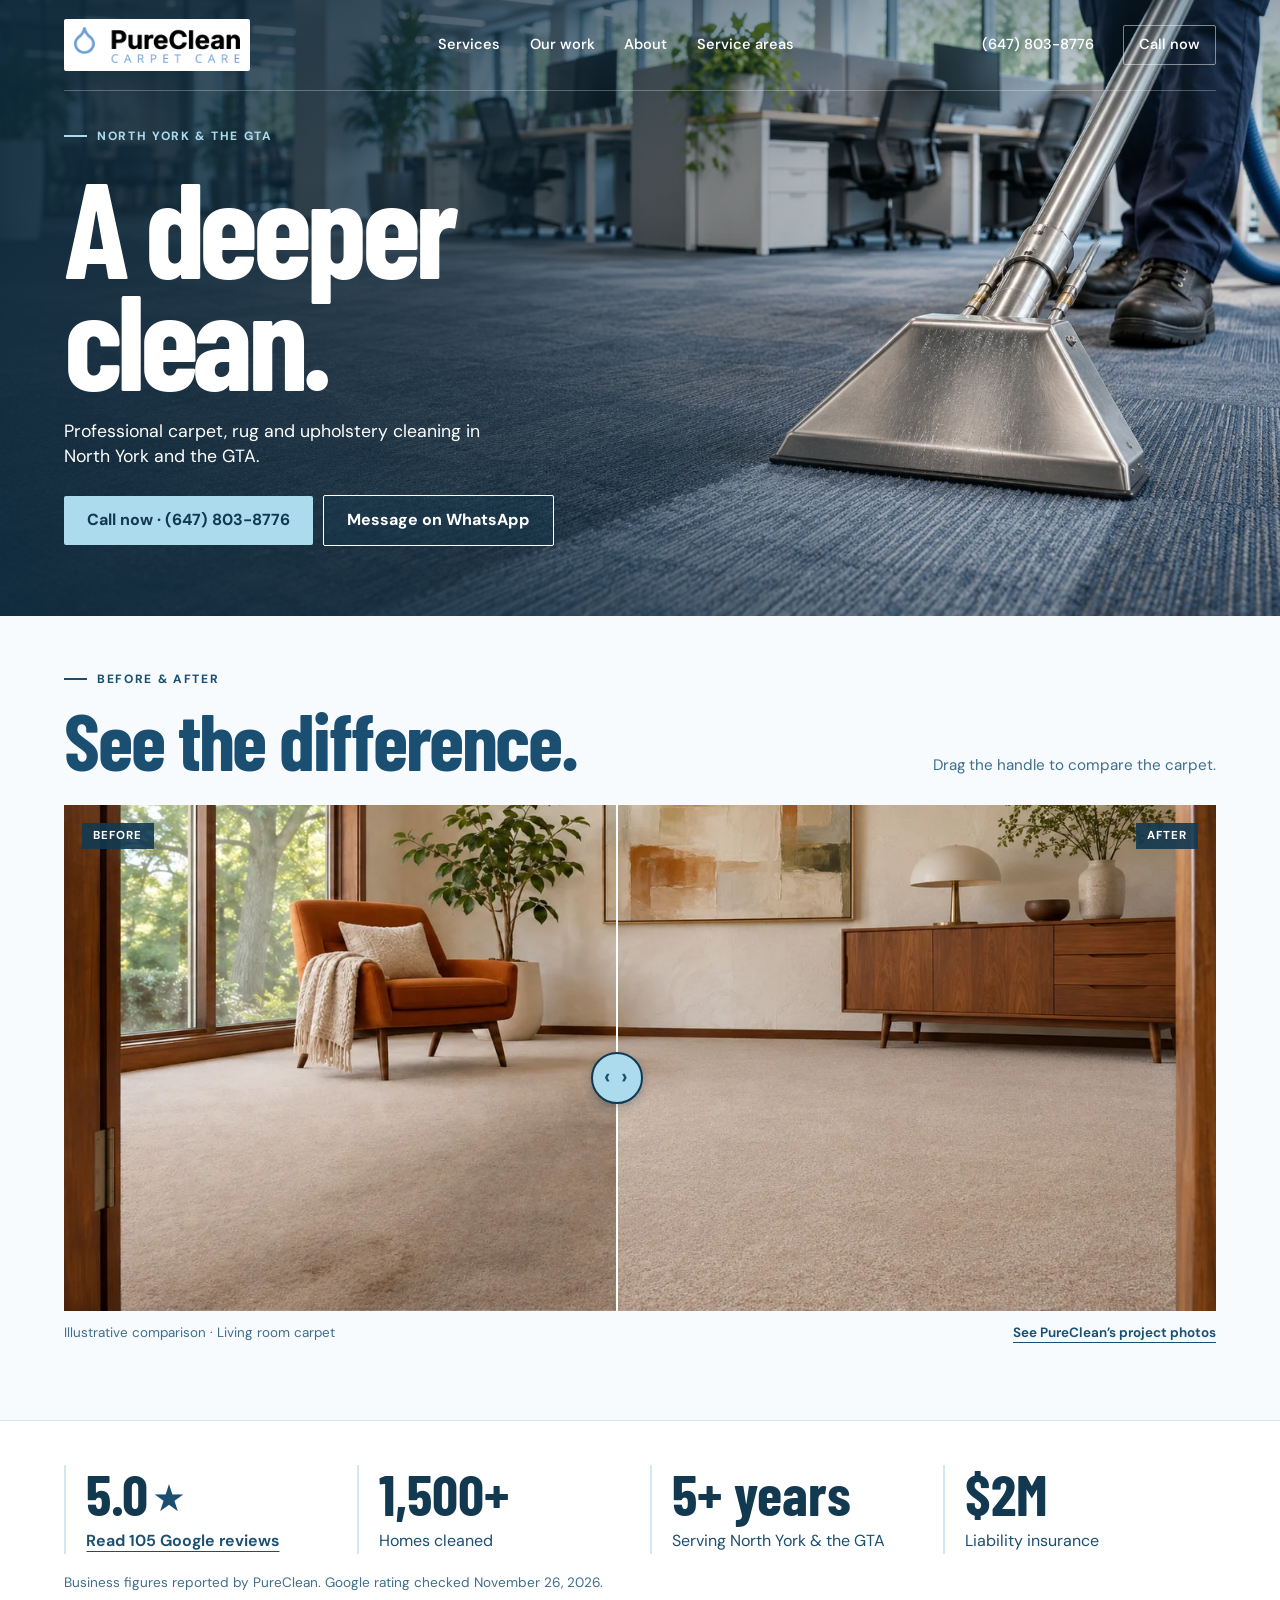
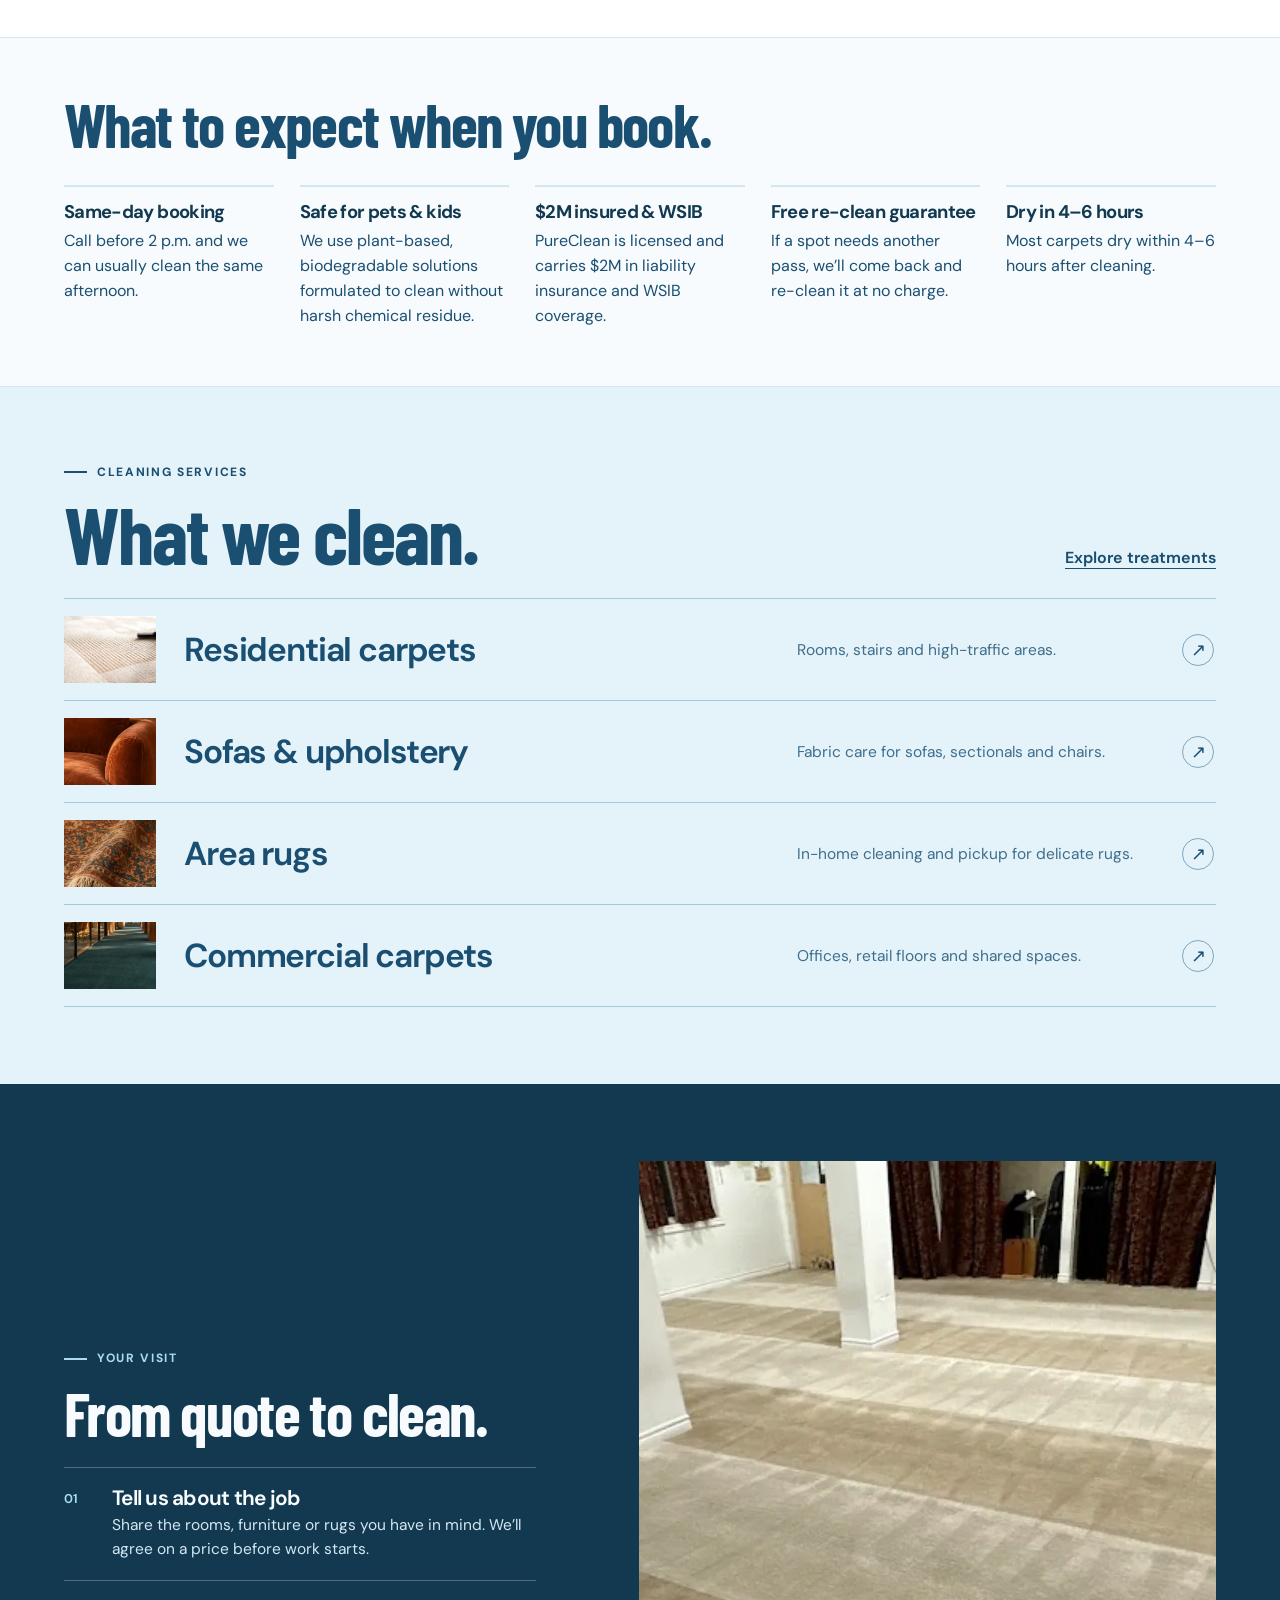
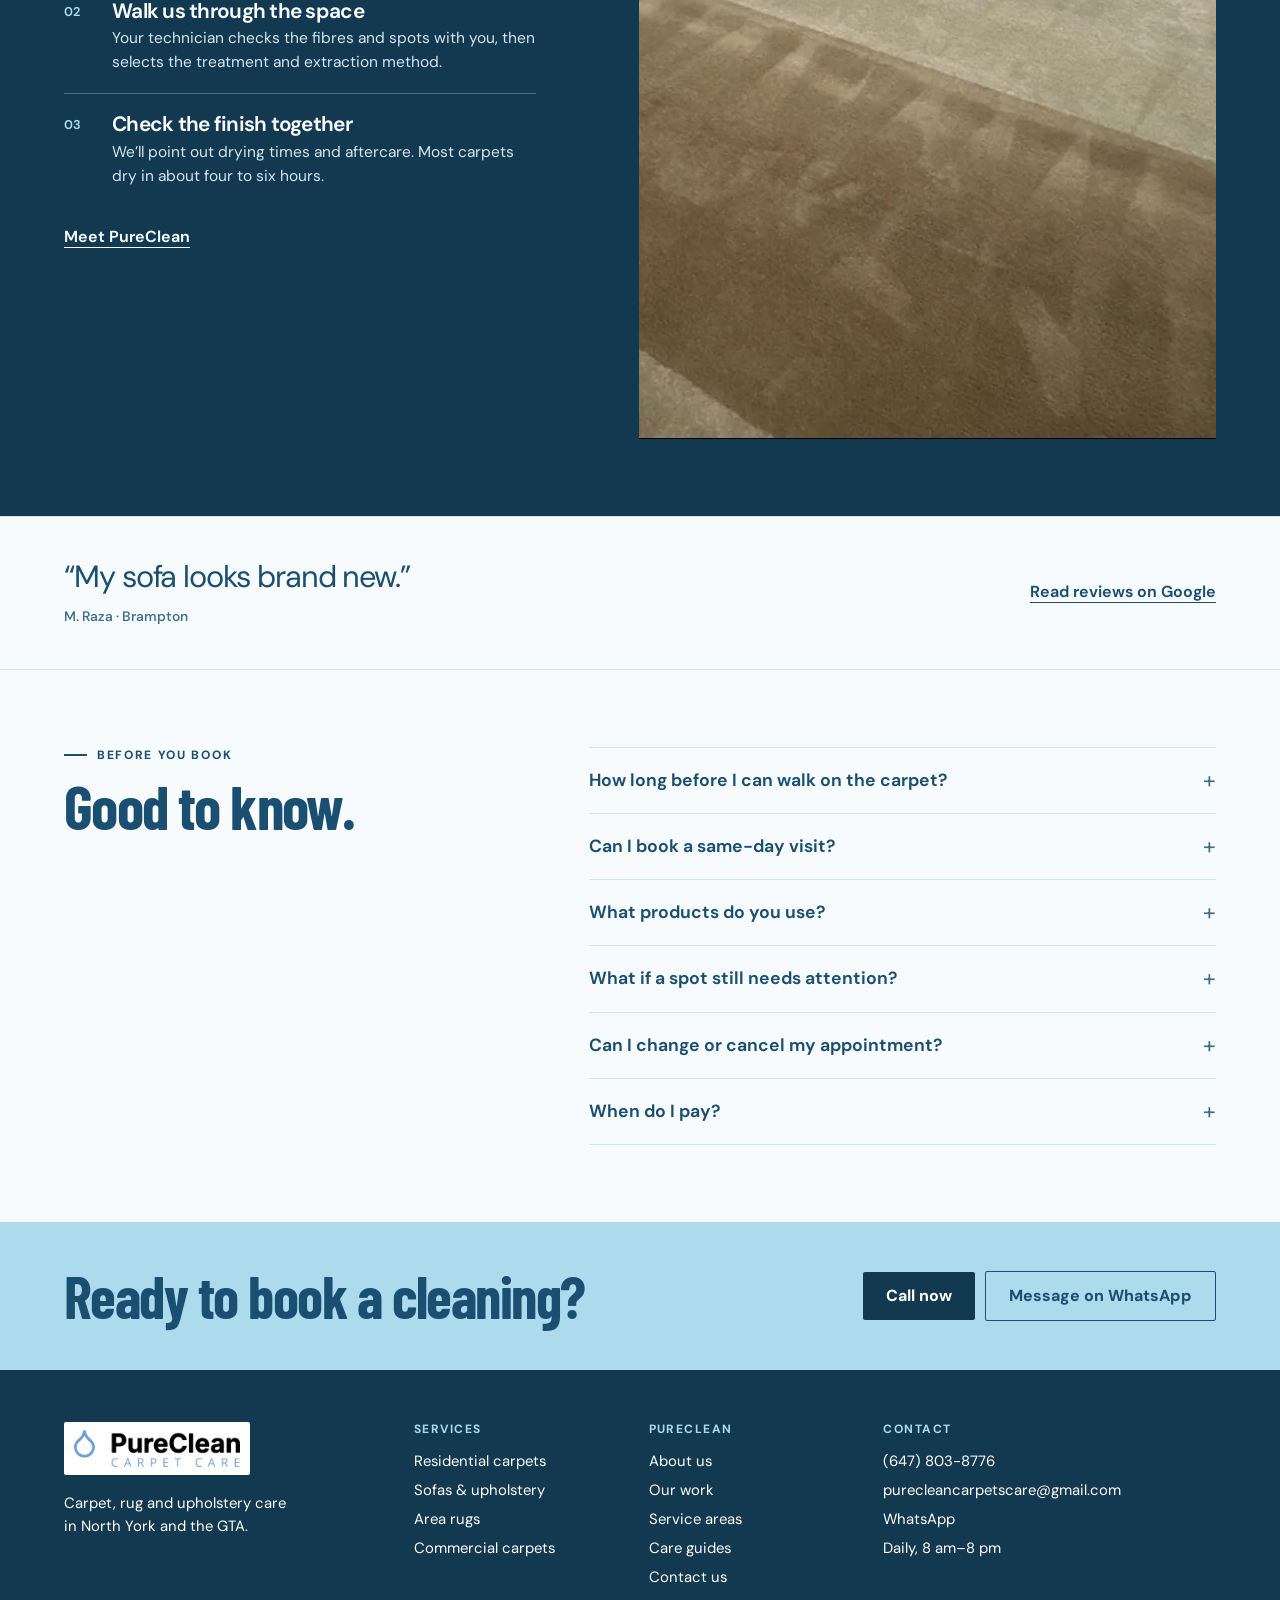
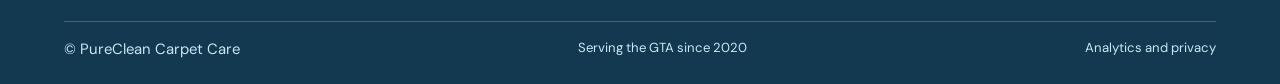
==== docs/index.html @ 776770c7 "Add PureClean website, analytics, and local SEO" ====
<!doctype html>
<html lang="en-CA">
  <head>
    <meta charset="utf-8" />
    <meta name="viewport" content="width=device-width, initial-scale=1" />
    <title>Carpet Cleaning in North York | PureClean Carpet Care</title>
    <meta name="description" content="Book residential or commercial carpet cleaning in North York. PureClean also cleans area rugs and upholstery. Call or WhatsApp for a quote." />
    <link rel="canonical" href="https://purecleancarpet.ca/" />
    <meta property="og:locale" content="en_CA" />
    <meta property="og:site_name" content="PureClean Carpet Care" />
    <meta property="og:type" content="website" />
    <meta property="og:title" content="Carpet Cleaning in North York | PureClean Carpet Care" />
    <meta property="og:description" content="Book residential or commercial carpet cleaning in North York. PureClean also cleans area rugs and upholstery. Call or WhatsApp for a quote." />
    <meta property="og:url" content="https://purecleancarpet.ca/" />
    <meta property="og:image" content="https://purecleancarpet.ca/assets/social/commercial-carpet-extraction.jpg" />
    <meta property="og:image:type" content="image/jpeg" />
    <meta property="og:image:width" content="1200" />
    <meta property="og:image:height" content="630" />
    <meta property="og:image:alt" content="Carpet extraction wand on a patterned office carpet" />
    <meta name="twitter:image:alt" content="Carpet extraction wand on a patterned office carpet" />
    <meta name="twitter:card" content="summary_large_image" />
    <link rel="icon" href="assets/pureclean-favicon.png" type="image/png" />
    <meta name="theme-color" content="#123950" />
    <link rel="preload" href="assets/barlow-condensed-700.woff2" as="font" type="font/woff2" crossorigin />
    <link rel="stylesheet" href="assets/style.css" />
    <script type="application/ld+json">
      {
        "@context": "https://schema.org",
        "@graph": [
          {
            "@type": "Organization",
            "@id": "https://purecleancarpet.ca/#business",
            "name": "PureClean Carpet Care",
            "url": "https://purecleancarpet.ca/",
            "telephone": "+16478038776",
            "email": "purecleancarpetscare@gmail.com",
            "sameAs": [
              "https://maps.google.com/?cid=16171649213282501730"
            ],
            "areaServed": [
              {
                "@type": "Place",
                "name": "North York"
              },
              {
                "@type": "Place",
                "name": "Etobicoke"
              },
              {
                "@type": "Place",
                "name": "Scarborough"
              },
              {
                "@type": "Place",
                "name": "Mississauga"
              },
              {
                "@type": "Place",
                "name": "Vaughan"
              },
              {
                "@type": "Place",
                "name": "Markham"
              },
              {
                "@type": "Place",
                "name": "Richmond Hill"
              },
              {
                "@type": "Place",
                "name": "Brampton"
              },
              {
                "@type": "Place",
                "name": "Oakville"
              },
              {
                "@type": "Place",
                "name": "Burlington"
              },
              {
                "@type": "Place",
                "name": "Ajax"
              },
              {
                "@type": "Place",
                "name": "Whitby"
              },
              {
                "@type": "Place",
                "name": "Oshawa"
              }
            ],
            "logo": {
              "@type": "ImageObject",
              "@id": "https://purecleancarpet.ca/#logo",
              "url": "https://purecleancarpet.ca/assets/pureclean-logo.png",
              "width": 1592,
              "height": 352
            },
            "contactPoint": {
              "@type": "ContactPoint",
              "contactType": "customer service",
              "telephone": "+16478038776",
              "email": "purecleancarpetscare@gmail.com"
            }
          },
          {
            "@type": "WebSite",
            "@id": "https://purecleancarpet.ca/#website",
            "url": "https://purecleancarpet.ca/",
            "name": "PureClean Carpet Care",
            "alternateName": "PureClean",
            "inLanguage": "en-CA",
            "publisher": {
              "@id": "https://purecleancarpet.ca/#business"
            }
          },
          {
            "@type": "WebPage",
            "@id": "https://purecleancarpet.ca/#page",
            "url": "https://purecleancarpet.ca/",
            "name": "Carpet Cleaning in North York | PureClean Carpet Care",
            "description": "Book residential or commercial carpet cleaning in North York. PureClean also cleans area rugs and upholstery. Call or WhatsApp for a quote.",
            "inLanguage": "en-CA",
            "publisher": {
              "@id": "https://purecleancarpet.ca/#business"
            },
            "isPartOf": {
              "@id": "https://purecleancarpet.ca/#website"
            },
            "primaryImageOfPage": {
              "@type": "ImageObject",
              "url": "https://purecleancarpet.ca/assets/social/commercial-carpet-extraction.jpg",
              "width": 1200,
              "height": 630
            }
          }
        ]
      }
    </script>
    <script defer src="assets/site.js"></script>
    <script defer src="assets/analytics.js"></script>
  </head>
  <body data-analytics-page="/">
    <a class="skip" href="#main" data-analytics="page-content-skip-to-content">Skip to content</a>
    <header class="mast overlay">
      <div class="wrap nav-row">
        <a
          class="brand"
          href="./"
          aria-label="PureClean Carpet Care home"
          data-analytics="header-pureclean-carpet-care-home"
          ><img src="assets/pureclean-logo.png" width="1592" height="352" alt="" decoding="async"
        /></a>
        <nav class="nav-links" id="main-menu" aria-label="Main navigation">
          <a href="services/" data-analytics="header-services">Services</a
          ><a href="our-work/" data-analytics="header-our-work">Our work</a
          ><a href="about-us/" data-analytics="header-about">About</a
          ><a href="service-areas/" data-analytics="header-service-areas">Service areas</a
          ><a href="contact/" class="mobile-contact" data-analytics="header-contact">Contact</a>
        </nav>
        <div class="nav-actions">
          <a class="nav-call" href="tel:+16478038776" data-analytics="header-647-803-8776">(647) 803-8776</a
          ><a class="small-quote" href="tel:+16478038776" data-analytics="header-call-now">Call now</a
          ><button
            type="button"
            class="menu-button"
            aria-controls="main-menu"
            aria-expanded="false"
            data-analytics="header-menu"
          >
            Menu <span aria-hidden="true">☰</span>
          </button>
        </div>
      </div>
    </header>
    <main id="main">
      <section class="hero" aria-labelledby="hero-heading">
        <img
          src="assets/commercial-carpet-extraction.webp"
          alt="Carpet extraction wand cleaning carpet tiles in an open-plan office"
          width="1774"
          height="887"
          class="hero-photo"
          fetchpriority="high"
          loading="eager"
          decoding="async"
        />
        <div class="wrap hero-grid">
          <p class="eyebrow">North York &amp; the GTA</p>
          <h1 id="hero-heading">
            <span>A deeper</span><span>clean.</span
            ><span class="hero-intro"
              >Professional carpet, rug and upholstery cleaning in North York and the GTA.</span
            >
          </h1>
          <div class="contact-actions">
            <a class="button" href="tel:+16478038776" data-analytics="homepage-hero-call-now-647-803-8776"
              >Call now · (647) 803-8776</a
            ><a
              class="button-link"
              href="https://wa.me/16478038776"
              data-analytics="homepage-hero-message-on-whatsapp"
              >Message on WhatsApp</a
            >
          </div>
        </div>
      </section>
      <section class="section reveal-section" id="results">
        <div class="wrap">
          <div class="section-top">
            <div>
              <p class="eyebrow">Before &amp; after</p>
              <h2 class="section-title">See the difference.</h2>
            </div>
            <p class="side-note">Drag the handle to compare the carpet.</p>
          </div>
          <figure>
            <div class="compare">
              <img
                src="assets/room-after.webp"
                alt="Cleaned carpet in an illustrative living room"
                width="1440"
                height="810"
                class="after-photo"
                loading="lazy"
                decoding="async"
              /><img
                src="assets/room-before.webp"
                alt="The same room with darker traffic marks on the carpet"
                width="1440"
                height="810"
                class="before-photo"
                loading="lazy"
                decoding="async"
              /><span class="tag">Before</span><span class="tag after">After</span
              ><span class="edge" aria-hidden="true"><span class="knob">‹ ›</span></span
              ><input
                id="result-slider"
                type="range"
                min="0"
                max="100"
                value="48"
                aria-label="Compare the carpet before and after cleaning"
                data-analytics="before-and-after-compare-the-carpet-before-and-after-cleaning"
              />
            </div>
            <figcaption class="compare-caption">
              <span>Illustrative comparison · Living room carpet</span
              ><a
                href="our-work/"
                class="text-link"
                data-analytics="before-and-after-see-pureclean-s-project-photos"
                >See PureClean’s project photos</a
              >
            </figcaption>
          </figure>
          <noscript
            ><p class="noscript">
              The image shows a fixed comparison. The project gallery is available below.
            </p></noscript
          >
        </div>
      </section>
      <section class="business-metrics" aria-label="PureClean by the numbers">
        <div class="wrap">
          <ul class="business-metrics-list">
            <li>
              <strong>5.0<span class="rating-star" aria-hidden="true"> ★</span></strong>
              <a
                class="text-link"
                href="https://maps.google.com/?cid=16171649213282501730"
                data-analytics="homepage-metrics-google-reviews"
                >Read 105 Google reviews</a
              >
            </li>
            <li><strong>1,500+</strong> <span>Homes cleaned</span></li>
            <li><strong>5+ years</strong> <span>Serving North York &amp; the GTA</span></li>
            <li><strong>$2M</strong> <span>Liability insurance</span></li>
          </ul>
          <p class="business-metrics-source">Business figures reported by PureClean. Google rating checked November 26, 2026.</p>
        </div>
      </section>
      <section class="service-benefits" aria-labelledby="service-benefits-heading">
        <div class="wrap">
          <h2 class="section-title small" id="service-benefits-heading">What to expect when you book.</h2>
          <ul class="service-benefits-list">
            <li>
              <h3>Same-day booking</h3>
              <p>Call before 2 p.m. and we can usually clean the same afternoon.</p>
            </li>
            <li>
              <h3>Safe for pets &amp; kids</h3>
              <p>We use plant-based, biodegradable solutions formulated to clean without harsh chemical residue.</p>
            </li>
            <li>
              <h3>$2M insured &amp; WSIB</h3>
              <p>PureClean is licensed and carries $2M in liability insurance and WSIB coverage.</p>
            </li>
            <li>
              <h3>Free re-clean guarantee</h3>
              <p>If a spot needs another pass, we’ll come back and re-clean it at no charge.</p>
            </li>
            <li>
              <h3>Dry in 4–6 hours</h3>
              <p>Most carpets dry within 4–6 hours after cleaning.</p>
            </li>
          </ul>
        </div>
      </section>
      <section class="section services-block" id="services">
        <div class="wrap">
          <div class="section-top">
            <div>
              <p class="eyebrow">Cleaning services</p>
              <h2 class="section-title">What we clean.</h2>
            </div>
            <a href="services/" class="text-link" data-analytics="page-content-explore-treatments"
              >Explore treatments</a
            >
          </div>
          <div class="service-list">
            <a
              class="service-row"
              href="services/carpet-cleaning/"
              data-analytics="services-list-residential-carpets-rooms-stairs-and-high-traffic-areas"
              ><img
                src="assets/field-carpet.webp"
                alt="An extraction head passing over a cream carpet"
                width="1024"
                height="573"
                class=""
                loading="lazy"
                decoding="async"
              />
              <h3>Residential carpets</h3>
              <p>Rooms, stairs and high-traffic areas.</p>
              <span class="circle-link" aria-hidden="true">↗</span></a
            ><a
              class="service-row"
              href="services/upholstery-cleaning/"
              data-analytics="services-list-sofas-upholstery-fabric-care-for-sofas-sectionals-and-chairs"
              ><img
                src="assets/upholstery.webp"
                alt="Copper-coloured upholstery with a textured weave"
                width="506"
                height="1024"
                class=""
                loading="lazy"
                decoding="async"
              />
              <h3>Sofas &amp; upholstery</h3>
              <p>Fabric care for sofas, sectionals and chairs.</p>
              <span class="circle-link" aria-hidden="true">↗</span></a
            ><a
              class="service-row"
              href="services/area-rug-cleaning/"
              data-analytics="services-list-area-rugs-in-home-cleaning-and-pickup-for-delicate-rugs"
              ><img
                src="assets/rug.webp"
                alt="Wool pile and fringe on a patterned area rug"
                width="504"
                height="1024"
                class=""
                loading="lazy"
                decoding="async"
              />
              <h3>Area rugs</h3>
              <p>In-home cleaning and pickup for delicate rugs.</p>
              <span class="circle-link" aria-hidden="true">↗</span></a
            ><a
              class="service-row"
              href="services/commercial-carpet-cleaning/"
              data-analytics="services-list-commercial-carpets-offices-retail-floors-and-shared-spaces"
              ><img
                src="assets/commercial.webp"
                alt="Teal carpet in a glass-lined office corridor"
                width="506"
                height="1024"
                class=""
                loading="lazy"
                decoding="async"
              />
              <h3>Commercial carpets</h3>
              <p>Offices, retail floors and shared spaces.</p>
              <span class="circle-link" aria-hidden="true">↗</span></a
            >
          </div>
        </div>
      </section>
      <section class="section dark" id="how-it-works">
        <div class="wrap story-grid">
          <div>
            <p class="eyebrow">Your visit</p>
            <h2 class="section-title small">From quote to clean.</h2>
            <ol class="steps">
              <li>
                <div>
                  <h3>Tell us about the job</h3>
                  <p>
                    Share the rooms, furniture or rugs you have in mind. We’ll agree on a price before work
                    starts.
                  </p>
                </div>
              </li>
              <li>
                <div>
                  <h3>Walk us through the space</h3>
                  <p>
                    Your technician checks the fibres and spots with you, then selects the treatment and
                    extraction method.
                  </p>
                </div>
              </li>
              <li>
                <div>
                  <h3>Check the finish together</h3>
                  <p>
                    We’ll point out drying times and aftercare. Most carpets dry in about four to six hours.
                  </p>
                </div>
              </li>
            </ol>
            <a href="about-us/" class="text-link" data-analytics="page-content-meet-pureclean"
              >Meet PureClean</a
            >
          </div>
          <img
            src="assets/field-hall.webp"
            alt="Fresh extraction lines across a carpeted hall photographed by PureClean"
            width="1170"
            height="878"
            class="story-image"
            loading="lazy"
            decoding="async"
          />
        </div>
      </section>
      <section class="home-review" aria-label="Customer feedback">
        <div class="wrap">
          <div>
            <blockquote>“My sofa looks brand new.”</blockquote>
            <cite>M. Raza · Brampton</cite>
          </div>
          <a
            class="text-link"
            href="https://maps.google.com/?cid=16171649213282501730"
            data-analytics="page-content-read-reviews-on-google"
            >Read reviews on Google</a
          >
        </div>
      </section>
      <section class="section wrap faq-wrap">
        <div>
          <p class="eyebrow">Before you book</p>
          <h2 class="section-title small">Good to know.</h2>
        </div>
        <div class="answers">
          <details>
            <summary data-analytics="frequently-asked-questions-how-long-before-i-can-walk-on-the-carpet">
              How long before I can walk on the carpet?
            </summary>
            <p>
              Light foot traffic is usually possible after about two hours. Allow roughly four to six hours
              for the carpet to dry. Your technician can advise on the rooms cleaned that day.
            </p>
          </details>
          <details>
            <summary data-analytics="frequently-asked-questions-can-i-book-a-same-day-visit">
              Can I book a same-day visit?
            </summary>
            <p>
              Call early to check the schedule. Calling before 2 pm gives the team a better chance of fitting
              you in that afternoon. Appointments depend on availability.
            </p>
          </details>
          <details>
            <summary data-analytics="frequently-asked-questions-what-products-do-you-use">
              What products do you use?
            </summary>
            <p>
              We select plant-based, biodegradable products for homes with children and pets. If someone has a
              product sensitivity, let us know before the visit so we can discuss the treatment.
            </p>
          </details>
          <details>
            <summary data-analytics="frequently-asked-questions-what-if-a-spot-still-needs-attention">
              What if a spot still needs attention?
            </summary>
            <p>
              Contact us if the result needs another look. We will return to re-clean the affected area at no
              charge. If you are still dissatisfied afterward, we offer a refund.
            </p>
          </details>
          <details>
            <summary data-analytics="frequently-asked-questions-can-i-change-or-cancel-my-appointment">
              Can I change or cancel my appointment?
            </summary>
            <p>
              Give us at least 24 hours’ notice to cancel or reschedule without a fee. A trip fee may apply to
              a same-day cancellation.
            </p>
          </details>
          <details>
            <summary data-analytics="frequently-asked-questions-when-do-i-pay">When do I pay?</summary>
            <p>
              Pay once the cleaning is complete. We accept cash, e-transfer, debit and major credit cards. No
              booking deposit is required.
            </p>
          </details>
        </div>
      </section>
      <section class="recontact" id="contact" aria-label="Contact PureClean">
        <div class="wrap" id="quote">
          <h2>Ready to book a cleaning?</h2>
          <div class="contact-actions">
            <a
              class="button dark-btn"
              href="tel:+16478038776"
              data-analytics="bottom-contact-section-call-now"
              >Call now</a
            ><a
              class="button-link"
              href="https://wa.me/16478038776"
              data-analytics="bottom-contact-section-message-on-whatsapp"
              >Message on WhatsApp</a
            >
          </div>
        </div>
      </section>
    </main>
    <footer class="footer">
      <div class="wrap footer-grid">
        <div>
          <a
            class="brand"
            href="./"
            aria-label="PureClean Carpet Care home"
            data-analytics="footer-pureclean-carpet-care-home"
            ><img src="assets/pureclean-logo.png" width="1592" height="352" alt="" decoding="async"
          /></a>
          <p>Carpet, rug and upholstery care<br />in North York and the GTA.</p>
        </div>
        <div>
          <h2>Services</h2>
          <ul>
            <li>
              <a href="services/carpet-cleaning/" data-analytics="footer-residential-carpets"
                >Residential carpets</a
              >
            </li>
            <li>
              <a href="services/upholstery-cleaning/" data-analytics="footer-sofas-upholstery"
                >Sofas &amp; upholstery</a
              >
            </li>
            <li><a href="services/area-rug-cleaning/" data-analytics="footer-area-rugs">Area rugs</a></li>
            <li>
              <a href="services/commercial-carpet-cleaning/" data-analytics="footer-commercial-carpets"
                >Commercial carpets</a
              >
            </li>
          </ul>
        </div>
        <div>
          <h2>PureClean</h2>
          <ul>
            <li><a href="about-us/" data-analytics="footer-about-us">About us</a></li>
            <li><a href="our-work/" data-analytics="footer-our-work">Our work</a></li>
            <li><a href="service-areas/" data-analytics="footer-service-areas">Service areas</a></li>
            <li><a href="guides/" data-analytics="footer-care-guides">Care guides</a></li>
            <li><a href="contact/" data-analytics="footer-contact-us">Contact us</a></li>
          </ul>
        </div>
        <div>
          <h2>Contact</h2>
          <ul>
            <li><a href="tel:+16478038776" data-analytics="footer-647-803-8776">(647) 803-8776</a></li>
            <li>
              <a
                href="mailto:purecleancarpetscare@gmail.com"
                data-analytics="footer-purecleancarpetscare-gmail-com"
                >purecleancarpetscare@gmail.com</a
              >
            </li>
            <li><a href="https://wa.me/16478038776" data-analytics="footer-whatsapp">WhatsApp</a></li>
            <li>Daily, 8 am–8 pm</li>
          </ul>
        </div>
      </div>
      <div class="wrap footer-base">
        <p>© PureClean Carpet Care</p>
        <span>Serving the GTA since 2020</span>
        <a href="privacy/" data-analytics="footer-analytics-and-privacy">Analytics and privacy</a>
      </div>
    </footer>
  </body>
</html>
---- docs/assets/style.css ----
@font-face {
  font-family: DM Sans;
  src: url(dm-sans.woff2) format("woff2");
  font-weight: 100 1000;
  font-style: normal;
  font-display: swap;
}
@font-face {
  font-family: Barlow Condensed;
  src: url(barlow-condensed-700.woff2) format("woff2");
  font-weight: 700;
  font-style: normal;
  font-display: swap;
}
:root {
  --dark: #123950;
  --ink: #1a4f72;
  --muted: #3f6e8c;
  --paper: #f7fbfd;
  --white: #ffffff;
  --line: #d3e7f2;
  --accent: #abdbed;
  --round: 2px;
  --width: min(1376px, 90vw);
  --display: "Barlow Condensed", "Arial Narrow", sans-serif;
  --body: "DM Sans", Arial, sans-serif;
  color-scheme: light;
}
* {
  box-sizing: border-box;
}
body {
  margin: 0;
  background: var(--paper);
  color: var(--ink);
  font: 400 1rem/1.55 var(--body);
  -webkit-font-smoothing: antialiased;
}
button,
input,
select,
textarea {
  font: inherit;
  color: inherit;
}
a {
  color: inherit;
  text-decoration: none;
}
button,
select {
  cursor: pointer;
}
img {
  display: block;
  max-width: 100%;
}
figure,
p,
h1,
h2,
h3 {
  margin: 0;
}
h1,
h2,
h3 {
  line-height: 1.02;
  text-wrap: balance;
}
h1,
h2 {
  font-family: var(--display);
  font-weight: 700;
  letter-spacing: -0.026em;
}
h3 {
  font-weight: 650;
  letter-spacing: -0.035em;
}
button {
  border: 0;
  background: none;
}
a:focus-visible,
button:focus-visible,
input:focus-visible,
select:focus-visible,
textarea:focus-visible,
summary:focus-visible {
  outline: 3px solid #2b6b94;
  outline-offset: 4px;
  box-shadow: 0 0 0 4px #ffffff;
}
::selection {
  background: var(--accent);
  color: var(--ink);
}
.wrap {
  width: var(--width);
  margin-inline: auto;
}
.skip {
  position: fixed;
  left: 1rem;
  top: -5rem;
  background: white;
  color: var(--ink);
  padding: 0.8rem;
  z-index: 20;
}
.skip:focus {
  top: 1rem;
}
.mast {
  position: relative;
  background: var(--dark);
  color: var(--white);
}
.mast.overlay {
  background: transparent;
  position: absolute;
  inset: 0 0 auto;
  z-index: 3;
}
.nav-row {
  display: flex;
  align-items: center;
  justify-content: space-between;
  min-height: 91px;
  border-bottom: 1px solid #ffffff45;
  gap: 24px;
}
.brand {
  display: inline-flex;
  align-items: center;
  flex: none;
  padding: 8px 10px;
  border-radius: var(--round);
  background: var(--white);
}
.brand img {
  width: clamp(142px, 13vw, 178px);
  height: auto;
}
.nav-links,
.nav-actions {
  display: flex;
  align-items: center;
  gap: clamp(15px, 2.3vw, 38px);
}
.nav-links a,
.nav-actions a {
  font-size: 0.91rem;
  font-weight: 550;
}
.nav-links a:hover,
.text-link:hover,
.footer a:hover {
  text-decoration: underline;
  text-underline-offset: 5px;
}
.nav-call {
  font-variant-numeric: tabular-nums;
  white-space: nowrap;
}
.nav-call .phone-symbol {
  margin-right: 7px;
}
.nav-actions .small-quote {
  border: 1px solid #ffffff7a;
  border-radius: var(--round);
  padding: 8px 15px;
}
.nav-actions .small-quote:hover {
  border-color: var(--accent);
  color: var(--accent);
}
.menu-button {
  display: none;
  color: inherit;
  border: 1px solid #ffffff80;
  border-radius: 2px;
  padding: 6px 13px;
}
.skip-mobile {
  display: inline-flex;
}
.hero {
  position: relative;
  isolation: isolate;
  background: #123950;
  color: var(--white);
  overflow: hidden;
}
.hero-photo {
  inset: 0;
  position: absolute;
  z-index: -2;
  width: 100%;
  height: 100%;
  object-fit: cover;
  object-position: 65% 55%;
}
.hero:after {
  content: "";
  position: absolute;
  z-index: -1;
  inset: 0;
  background:
    linear-gradient(90deg, rgba(14, 43, 63, 0.86), rgba(14, 43, 63, 0.5) 39%, transparent 71%),
    linear-gradient(180deg, rgba(14, 43, 63, 0.4), transparent 29%, transparent 70%, rgba(14, 43, 63, 0.23));
}
.hero-grid {
  display: flex;
  flex-direction: column;
  justify-content: center;
  align-items: flex-start;
  min-height: clamp(610px, 46vw, 790px);
  padding-top: 128px;
  padding-bottom: 70px;
}
.eyebrow {
  font-size: 0.75rem;
  font-weight: 750;
  letter-spacing: 0.14em;
  text-transform: uppercase;
  display: flex;
  align-items: center;
  gap: 10px;
  line-height: 1.4;
}
.eyebrow:before {
  content: "";
  height: 2px;
  width: 23px;
  background: currentColor;
}
.hero .eyebrow,
.dark .eyebrow {
  color: var(--accent);
}
.hero h1 {
  font-size: clamp(6.5rem, 10.6vw, 10.9rem);
  line-height: 0.83;
  letter-spacing: -0.041em;
  margin: 24px 0 25px;
}
.hero h1 span {
  display: block;
}
.hero-intro {
  font-size: clamp(1.08rem, 1.38vw, 1.4rem);
  max-width: 440px;
  line-height: 1.44;
}
.button,
.button-link {
  display: inline-flex;
  align-items: center;
  justify-content: center;
  gap: 12px;
  border: 0;
  border-radius: var(--round);
  padding: 14px 23px;
  font-size: 1rem;
  font-weight: 750;
  line-height: 1.3;
  min-height: 48px;
  cursor: pointer;
}
.button {
  background: var(--accent);
  color: #123950;
}
.button:hover {
  background: #c9e7f4;
}
.button.dark-btn {
  color: var(--white);
  background: var(--dark);
}
.button.dark-btn:hover {
  background: #22608a;
}
.button-link {
  border: 1px solid currentColor;
  background: transparent;
}
.hero .button {
  margin-top: 26px;
}
.text-link {
  font-weight: 650;
  text-decoration: underline;
  text-underline-offset: 5px;
  text-decoration-thickness: 1px;
}
.quiet {
  color: var(--muted);
}
.section {
  padding-block: clamp(48px, 6vw, 96px);
}
.section-title {
  font-size: clamp(3.2rem, 6.3vw, 6.3rem);
  line-height: 0.94;
}
.section-title.small {
  font-size: clamp(3rem, 4.8vw, 4.7rem);
}
.section-top {
  display: flex;
  align-items: end;
  justify-content: space-between;
  gap: 26px;
  margin-bottom: 28px;
}
.section-top .eyebrow {
  margin-bottom: 14px;
}
.section-top .side-note {
  font-size: 0.95rem;
  color: var(--muted);
  max-width: 26rem;
}
.section-top .text-link {
  white-space: nowrap;
}
.reveal-section {
  background: var(--paper);
  padding-top: clamp(35px, 4.3vw, 68px);
}
.compare {
  position: relative;
  isolation: isolate;
  aspect-ratio: 2.28;
  background: #d3e7f2;
  overflow: hidden;
  --split: 48%;
}
.compare img {
  position: absolute;
  inset: 0;
  width: 100%;
  height: 100%;
  object-fit: cover;
  object-position: 50% 58%;
  pointer-events: none;
}
.compare .before-photo {
  clip-path: inset(0 calc(100% - var(--split)) 0 0);
}
.compare .edge {
  position: absolute;
  z-index: 2;
  left: var(--split);
  top: 0;
  height: 100%;
  width: 2px;
  transform: translateX(-50%);
  background: white;
  pointer-events: none;
}
.compare .knob {
  display: grid;
  place-items: center;
  position: absolute;
  top: 54%;
  left: 50%;
  width: 52px;
  height: 52px;
  transform: translate(-50%, -50%);
  background: var(--accent);
  border: 2px solid var(--dark);
  border-radius: 50%;
  box-shadow: 0 3px 10px #12395045;
  color: var(--ink);
  font-size: 1.35rem;
  font-weight: 650;
  line-height: 1;
  letter-spacing: 0.1em;
}
.compare .tag {
  position: absolute;
  z-index: 2;
  top: 18px;
  left: 18px;
  background: #123950e6;
  color: white;
  padding: 4px 11px;
  text-transform: uppercase;
  letter-spacing: 0.095em;
  font-size: 0.72rem;
  font-weight: 700;
  pointer-events: none;
}
.compare .tag.after {
  left: auto;
  right: 18px;
}
.compare input {
  position: absolute;
  z-index: 4;
  inset: 0;
  height: 100%;
  width: 100%;
  opacity: 0;
  cursor: ew-resize;
  margin: 0;
  touch-action: pan-y;
}
.compare:focus-within {
  outline: 3px solid #2b6b94;
  outline-offset: 4px;
  box-shadow: 0 0 0 4px #ffffff;
}
.compare:focus-within .knob {
  outline: 3px solid white;
  outline-offset: 2px;
}
.compare-caption {
  display: flex;
  justify-content: space-between;
  align-items: baseline;
  gap: 16px;
  margin-top: 12px;
  font-size: 0.84rem;
  color: var(--muted);
}
.compare-caption a {
  color: var(--ink);
}
.noscript {
  font-size: 0.88rem;
}
.services-block {
  background: #e4f3fa;
}
.service-list {
  border-top: 1px solid #a8c8db;
}
.service-row {
  display: grid;
  grid-template-columns: 92px 1fr minmax(14rem, 31%) 34px;
  align-items: center;
  gap: 28px;
  border-bottom: 1px solid #a8c8db;
  padding: 17px 0;
  transition: background 0.2s;
}
.service-row:hover {
  background: #d3e7f2;
}
.service-row img {
  width: 92px;
  height: 67px;
  object-fit: cover;
}
.service-row h3 {
  font-size: clamp(1.6rem, 2.6vw, 2.8rem);
  font-weight: 650;
}
.service-row p {
  color: var(--muted);
  font-size: 0.97rem;
}
.circle-link {
  border: 1px solid #7fa6be;
  width: 32px;
  height: 32px;
  border-radius: 50%;
  display: grid;
  place-items: center;
  font-size: 1.15rem;
}
.service-row:hover .circle-link {
  background: var(--ink);
  color: white;
}
.dark {
  background: var(--dark);
  color: var(--paper);
}
.story-grid {
  display: grid;
  grid-template-columns: 0.9fr 1.1fr;
  gap: clamp(38px, 8vw, 132px);
  align-items: center;
}
.story-grid .eyebrow {
  margin-bottom: 17px;
}
.story-grid .section-title {
  margin-bottom: 25px;
}
.steps {
  list-style: none;
  margin: 0;
  padding: 0;
  counter-reset: visit;
}
.steps li {
  counter-increment: visit;
  display: grid;
  grid-template-columns: 34px 1fr;
  gap: 14px;
  padding: 19px 0;
  border-top: 1px solid #ffffff44;
}
.steps li:before {
  content: counter(visit, decimal-leading-zero);
  color: var(--accent);
  font-size: 0.8rem;
  font-weight: 650;
  margin-top: 2px;
}
.steps h3 {
  font-size: 1.3rem;
  margin-bottom: 5px;
}
.steps p {
  color: #d3e7f2;
  font-size: 0.97rem;
}
.story-image {
  width: 100%;
  aspect-ratio: 1.22;
  object-fit: cover;
}
.story-grid .text-link {
  display: inline-block;
  margin-top: 18px;
}
.faq-wrap,
.split-info {
  display: grid;
  grid-template-columns: 0.82fr 1.18fr;
  gap: clamp(40px, 7vw, 115px);
}
.faq-wrap .eyebrow,
.split-info .eyebrow {
  margin-bottom: 14px;
}
.answers {
  border-top: 1px solid var(--line);
}
details {
  border-bottom: 1px solid var(--line);
  padding: 0;
}
summary {
  font-weight: 650;
  font-size: 1.1rem;
  list-style: none;
  padding: 19px 32px 19px 0;
  cursor: pointer;
  position: relative;
}
summary::-webkit-details-marker {
  display: none;
}
summary:after {
  content: "+";
  position: absolute;
  right: 0;
  top: 16px;
  font-size: 1.45rem;
  line-height: 1.4;
  color: var(--muted);
  font-weight: 400;
}
details[open] summary:after {
  content: "−";
}
details p {
  padding: 0 27px 18px 0;
  color: var(--muted);
  font-size: 1rem;
  max-width: 66ch;
}
.recontact {
  background: var(--accent);
  padding: 44px 0;
}
.recontact .wrap {
  display: flex;
  align-items: center;
  justify-content: space-between;
  gap: 22px;
}
.recontact h2 {
  font-size: clamp(2.6rem, 4.6vw, 4.6rem);
}
.footer {
  background: #123950;
  color: #ffffff;
  padding: 52px 0 23px;
}
.footer-grid {
  display: grid;
  grid-template-columns: 1.25fr 0.8fr 0.8fr 1.3fr;
  gap: 30px;
}
.footer h2 {
  font: 700 0.75rem/1.25 var(--body);
  text-transform: uppercase;
  letter-spacing: 0.12em;
  color: #abdbed;
  margin-bottom: 13px;
}
.footer p,
.footer li {
  font-size: 0.93rem;
}
.footer ul {
  list-style: none;
  padding: 0;
  margin: 0;
}
.footer li + li {
  margin-top: 6px;
}
.footer .brand {
  margin-bottom: 17px;
}
.footer a {
  overflow-wrap: anywhere;
}
.footer-base {
  display: flex;
  gap: 20px;
  justify-content: space-between;
  border-top: 1px solid #ffffff35;
  padding-top: 16px;
  margin-top: 32px;
  color: #c9e7f4;
  font-size: 0.82rem;
}
.inner-top {
  padding: 32px 0 54px;
}
.crumb {
  font-size: 0.84rem;
  color: var(--muted);
  display: flex;
  gap: 0.55em;
  flex-wrap: wrap;
  align-items: center;
}
.crumb a {
  text-decoration: underline;
  text-underline-offset: 3px;
}
.interior-lead {
  display: grid;
  grid-template-columns: 1.12fr 0.88fr;
  align-items: center;
  gap: clamp(28px, 7vw, 96px);
  margin-top: 32px;
}
.interior-lead h1,
.page-title {
  font-size: clamp(3.65rem, 6.4vw, 7.1rem);
  line-height: 0.94;
  margin: 14px 0 18px;
}
.intro-copy {
  font-size: clamp(1.05rem, 1.4vw, 1.35rem);
  color: var(--muted);
  line-height: 1.5;
  max-width: 43rem;
}
.interior-lead img {
  width: 100%;
  height: clamp(240px, 24vw, 400px);
  object-fit: cover;
}
.interior-lead .button {
  margin-top: 24px;
}
.interior-body {
  padding: 0 0 60px;
}
.reading-grid {
  display: grid;
  grid-template-columns: minmax(210px, 1fr) minmax(300px, 2.15fr);
  gap: clamp(36px, 7vw, 110px);
  align-items: start;
  border-top: 1px solid var(--line);
  padding-top: 32px;
}
.contents {
  position: sticky;
  top: 20px;
}
.contents .eyebrow {
  margin-bottom: 17px;
}
.contents ul {
  list-style: none;
  margin: 0;
  padding: 0;
}
.contents li {
  border-top: 1px solid var(--line);
}
.contents a {
  display: block;
  padding: 11px 0;
  font-weight: 550;
}
.contents a:hover {
  text-decoration: underline;
}
.article-section {
  scroll-margin-top: 20px;
  margin-bottom: 32px;
}
.article-section h2,
.location-box h2,
.contact-details h2,
.gallery-head {
  font-size: clamp(2.05rem, 3.2vw, 3.25rem);
  margin-bottom: 13px;
}
.article-section p {
  color: #28536e;
  max-width: 75ch;
}
.article-section p + p {
  margin-top: 12px;
}
.article-section ul {
  padding-left: 1.3rem;
}
.contact-card {
  background: white;
  border: 1px solid var(--line);
  padding: clamp(22px, 3.2vw, 46px);
}
.contact-grid {
  display: grid;
  grid-template-columns: 0.83fr 1.17fr;
  gap: clamp(35px, 7vw, 105px);
  align-items: start;
  padding-bottom: 62px;
}
.contact-details > p {
  margin-bottom: 18px;
  color: var(--muted);
}
.contact-details ul {
  list-style: none;
  padding: 0;
}
.contact-details li {
  border-top: 1px solid var(--line);
  padding: 12px 0;
  display: grid;
  gap: 3px;
}
.contact-details strong {
  font-size: 0.79rem;
  letter-spacing: 0.06em;
  text-transform: uppercase;
  color: var(--muted);
}
.contact-details li a {
  font-weight: 600;
  overflow-wrap: anywhere;
}
.contact-card h2 {
  font-size: 2.6rem;
  margin-bottom: 6px;
}
.contact-card > p {
  color: var(--muted);
  font-size: 0.96rem;
}
.form-grid {
  display: grid;
  grid-template-columns: 1fr 1fr;
  gap: 15px;
  margin-top: 23px;
}
.form-grid label {
  display: grid;
  gap: 6px;
  font-size: 0.93rem;
  font-weight: 650;
}
.form-grid label.full,
.form-submit {
  grid-column: 1/-1;
}
.form-grid input,
.form-grid select,
.form-grid textarea {
  border: 1px solid #7fa6be;
  background: #ffffff;
  min-height: 45px;
  padding: 9px 11px;
  border-radius: 2px;
  width: 100%;
  font-weight: 400;
  font-size: 1rem;
}
.form-grid textarea {
  min-height: 90px;
  resize: vertical;
}
.form-grid select {
  appearance: none;
  background: #ffffff
    url("data:image/svg+xml,%3Csvg xmlns='http://www.w3.org/2000/svg' width='12' height='8'%3E%3Cpath d='m1 1 5 5 5-5' fill='none' stroke='%231a4f72' stroke-width='1.6'/%3E%3C/svg%3E")
    right 12px center/12px no-repeat;
  padding-right: 33px;
}
.form-submit small {
  display: block;
  margin-top: 8px;
  color: var(--muted);
  font-size: 0.82rem;
}
.work-grid {
  display: grid;
  grid-template-columns: 1.1fr 0.9fr;
  gap: 24px;
  margin: 25px 0 55px;
}
.work-grid figure:first-child {
  grid-row: span 2;
}
.work-grid figure img {
  width: 100%;
  height: clamp(190px, 22vw, 340px);
  object-fit: cover;
}
.work-grid figure:first-child img {
  height: calc(100% - 34px);
  min-height: 350px;
}
.work-grid figcaption,
.videos figcaption {
  padding-top: 6px;
  font-weight: 550;
}
.videos {
  display: grid;
  grid-template-columns: 1fr 1fr;
  gap: 23px;
}
.videos video {
  background: #123950;
  display: block;
  width: 100%;
  aspect-ratio: 16/10;
}
.location-box {
  padding: clamp(25px, 4vw, 60px);
  background: #e4f3fa;
}
.location-tags {
  display: flex;
  flex-wrap: wrap;
  gap: 9px;
  margin: 18px 0;
}
.location-tags span {
  border: 1px solid #a8c8db;
  padding: 6px 13px;
  font-size: 0.94rem;
}
.business-metrics {
  padding-block: clamp(25px, 4vw, 44px);
  background: var(--white);
  border-block: 1px solid var(--line);
}
.business-metrics-list {
  display: grid;
  grid-template-columns: repeat(4, minmax(0, 1fr));
  gap: 1.25rem;
  margin: 0;
  padding: 0;
  list-style: none;
}
.business-metrics-list li {
  display: grid;
  align-content: start;
  justify-items: start;
  gap: 0.4rem;
  padding-inline-start: clamp(10px, 1.6vw, 22px);
  border-inline-start: 2px solid var(--line);
}
.business-metrics-list strong {
  color: var(--dark);
  font: 700 clamp(2.1rem, 4.5vw, 3.7rem)/1 var(--display);
}
.business-metrics-list .text-link {
  letter-spacing: normal;
  text-transform: none;
}
.rating-star {
  color: var(--ink);
  font-size: 0.55em;
  vertical-align: 0.2em;
}
.business-metrics-source {
  margin: 1.1rem 0 0;
  font-size: 0.85rem;
  color: var(--muted);
}
.service-benefits {
  padding-block: clamp(2rem, 4.5vw, 4rem);
  border-bottom: 1px solid var(--line);
}
.service-benefits-list {
  display: grid;
  grid-template-columns: repeat(5, minmax(0, 1fr));
  gap: clamp(1.15rem, 2vw, 2rem);
  list-style: none;
  margin: clamp(1.25rem, 3vw, 2rem) 0 0;
  padding: 0;
}
.service-benefits-list li {
  border-top: 2px solid var(--line);
  padding-top: 0.85rem;
}
.service-benefits-list h3 {
  margin: 0 0 0.35rem;
  color: var(--dark);
  font: 700 1.15rem/1.25 var(--body);
}
.service-benefits-list p {
  margin: 0;
}
@media (max-width: 1100px) {
  .service-benefits-list {
    grid-template-columns: repeat(3, minmax(0, 1fr));
  }
}
@media (max-width: 720px) {
  .business-metrics-list,
  .service-benefits-list {
    grid-template-columns: repeat(2, minmax(0, 1fr));
  }
}
@media (max-width: 430px) {
  .service-benefits-list {
    grid-template-columns: 1fr;
  }
}
.home-review {
  padding-block: 42px;
  border-top: 1px solid var(--line);
  border-bottom: 1px solid var(--line);
}
.home-review .wrap {
  display: flex;
  align-items: center;
  justify-content: space-between;
  gap: 25px;
}
.home-review blockquote {
  margin: 0;
  font-size: clamp(1.25rem, 2.4vw, 2.25rem);
  letter-spacing: -0.035em;
  max-width: 36ch;
  line-height: 1.2;
}
.home-review cite {
  display: block;
  font-size: 0.86rem;
  font-weight: 550;
  font-style: normal;
  margin-top: 10px;
  color: var(--muted);
}
.review-card {
  padding: 18px 0;
  border-top: 1px solid var(--line);
}
.review-card blockquote {
  margin: 0 0 7px;
  font-size: 1.14rem;
}
.review-card cite {
  font-style: normal;
  font-size: 0.88rem;
  color: var(--muted);
}
.reviews-list {
  margin-bottom: 24px;
}
.back-link {
  display: inline-block;
  margin-top: 18px;
}
.article-section a:not(.button),
.inner-top a:not(.button):hover {
  text-decoration: underline;
  text-underline-offset: 4px;
}
.guide-link {
  display: block;
  border-block: 1px solid var(--line);
  padding: 26px 0;
}
.guide-link h2 {
  font-size: 2.6rem;
  margin-bottom: 9px;
}
.guide-link:hover h2 {
  text-decoration: underline;
}
.guide-link p {
  color: var(--muted);
}
.sr-only {
  clip-path: inset(50%);
  height: 1px;
  width: 1px;
  position: absolute;
  overflow: hidden;
  white-space: nowrap;
}
@media (min-width: 1650px) {
  :root {
    --width: min(1510px, 88vw);
  }
}
@media (max-width: 920px) {
  .nav-call {
    display: none;
  }
  .nav-row {
    min-height: 77px;
  }
  .hero-grid {
    min-height: 590px;
  }
  .footer-grid {
    grid-template-columns: 1fr 1fr;
  }
  .service-row {
    gap: 18px;
    grid-template-columns: 75px 1fr minmax(12rem, 30%) 32px;
  }
  .service-row img {
    width: 75px;
    height: 60px;
  }
  .story-grid {
    gap: 28px;
  }
  .reading-grid {
    grid-template-columns: 1fr 2fr;
    gap: 28px;
  }
  .faq-wrap {
    grid-template-columns: 0.7fr 1fr;
    gap: 28px;
  }
}
@media (max-width: 680px) {
  :root {
    --width: 89.5vw;
  }
  .nav-row {
    min-height: 69px;
  }
  .menu-button {
    display: inline-flex;
    align-items: center;
    gap: 8px;
  }
  .nav-actions .small-quote {
    display: none;
  }
  .nav-links {
    display: none;
  }
  .mast.menu-open .nav-links {
    display: flex;
    align-items: stretch;
    position: absolute;
    top: 100%;
    left: 0;
    right: 0;
    flex-direction: column;
    gap: 0;
    background: #123950;
    padding: 5px 5.25vw 14px;
    box-shadow: 0 13px 22px #0004;
  }
  .mast.menu-open .nav-links a {
    border-top: 1px solid #fff3;
    padding: 13px 0;
  }
  .hero-grid {
    min-height: 640px;
    justify-content: flex-start;
    padding-top: 123px;
    padding-bottom: 155px;
  }
  .hero-photo {
    object-position: 61% center;
  }
  .hero:after {
    background:
      linear-gradient(90deg, rgba(14, 43, 63, 0.74), rgba(14, 43, 63, 0.43) 45%, transparent),
      linear-gradient(180deg, #123950a8, transparent 75%);
  }
  .hero h1 {
    font-size: clamp(6rem, 20vw, 8.4rem);
    margin: 20px 0;
  }
  .hero-intro {
    max-width: 285px;
    font-size: 1.08rem;
  }
  .hero .button {
    margin-top: 20px;
  }
  .section {
    padding-block: 47px;
  }
  .section-top {
    align-items: start;
    flex-wrap: wrap;
    gap: 12px;
    margin-bottom: 19px;
  }
  .section-top .side-note {
    font-size: 0.89rem;
  }
  .reveal-section {
    padding-top: 33px;
  }
  .compare {
    aspect-ratio: 1.18;
  }
  .compare .tag {
    top: 10px;
    left: 10px;
  }
  .compare .tag.after {
    right: 10px;
  }
  .compare .knob {
    width: 45px;
    height: 45px;
  }
  .compare-caption {
    align-items: start;
    flex-direction: column;
    gap: 6px;
  }
  .service-row {
    grid-template-columns: 63px minmax(0, 1fr) 28px;
    gap: 13px;
    padding: 14px 0;
  }
  .service-row img {
    width: 63px;
    height: 62px;
  }
  .service-row p {
    display: none;
  }
  .service-row h3 {
    font-size: 1.55rem;
  }
  .circle-link {
    width: 28px;
    height: 28px;
  }
  .story-grid,
  .faq-wrap,
  .split-info,
  .reading-grid,
  .interior-lead,
  .contact-grid {
    grid-template-columns: 1fr;
    gap: 24px;
  }
  .story-image {
    aspect-ratio: 1.63;
  }
  .section-title {
    font-size: clamp(3.2rem, 12.3vw, 4.6rem);
  }
  .recontact .wrap {
    align-items: flex-start;
    flex-direction: column;
  }
  .recontact {
    padding: 36px 0;
  }
  .footer-grid {
    gap: 29px 16px;
  }
  .footer-grid > div:first-child,
  .footer-grid > div:last-child {
    grid-column: 1/-1;
  }
  .footer-base {
    display: block;
  }
  .footer-base span {
    display: block;
    margin-top: 5px;
  }
  .inner-top {
    padding: 24px 0 32px;
  }
  .interior-lead {
    margin-top: 21px;
  }
  .interior-lead img {
    height: auto;
    aspect-ratio: 1.75;
  }
  .interior-lead h1,
  .page-title {
    font-size: clamp(3.65rem, 13vw, 5.4rem);
  }
  .contents {
    position: static;
  }
  .reading-grid {
    padding-top: 24px;
  }
  .contact-grid {
    padding-bottom: 40px;
  }
  .form-grid {
    grid-template-columns: 1fr;
  }
  .form-grid label {
    grid-column: 1/-1;
  }
  .work-grid,
  .videos {
    grid-template-columns: 1fr;
    gap: 18px;
  }
  .work-grid figure:first-child {
    grid-row: auto;
  }
  .work-grid figure img,
  .work-grid figure:first-child img {
    height: auto;
    aspect-ratio: 1.6;
    min-height: 0;
  }
  .home-review .wrap {
    display: grid;
    gap: 18px;
  }
  .home-review blockquote {
    font-size: 1.5rem;
  }
  .location-box {
    padding: 23px;
  }
  .location-tags {
    gap: 6px;
  }
  .location-tags span {
    padding: 4px 9px;
  }
  .nav-actions {
    margin-left: auto;
  }
}
@media (prefers-reduced-motion: reduce) {
  *,
  *:before,
  *:after {
    scroll-behavior: auto !important;
    transition: none !important;
  }
}
.nav-links .mobile-contact {
  display: none;
}
.hero h1 .hero-intro {
  font-family: var(--body);
  font-weight: 400;
  letter-spacing: normal;
  margin-top: 24px;
  line-height: 1.44;
  text-wrap: initial;
}
.hero h1 {
  margin-bottom: 0;
}
.material-grid {
  display: grid;
  grid-template-columns: repeat(4, minmax(0, 1fr));
  gap: 18px;
  padding-bottom: clamp(38px, 5vw, 74px);
}
.material-card {
  display: block;
}
.material-card img {
  width: 100%;
  aspect-ratio: 0.86;
  object-fit: cover;
}
.material-card > div {
  padding: 16px 0;
}
.material-card h2 {
  font-size: clamp(2rem, 2.8vw, 3.4rem);
  margin-bottom: 7px;
}
.material-card:hover h2 {
  text-decoration: underline;
  text-underline-offset: 4px;
}
.material-card p,
.panel-info p {
  font-size: 0.95rem;
  color: var(--muted);
}
.design-board {
  display: grid;
  grid-template-columns: 1fr 1fr;
  gap: 28px;
  padding-bottom: 62px;
}
.design-panel {
  min-width: 0;
}
.mini-frame {
  position: relative;
  container-type: inline-size;
  aspect-ratio: 1.48;
  overflow: hidden;
  background: #e4f3fa;
  border: 1px solid var(--line);
}
.mini-frame iframe {
  border: 0;
  position: absolute;
  inset: 0;
  width: 240%;
  height: 240%;
  transform: scale(0.416667);
  transform-origin: top left;
  pointer-events: none;
}
.mini-frame > a {
  position: absolute;
  inset: 0;
}
.panel-info {
  display: flex;
  justify-content: space-between;
  align-items: baseline;
  gap: 14px;
  padding-top: 13px;
}
.panel-info h2 {
  font-size: 2rem;
}
.panel-info .text-link {
  white-space: nowrap;
  font-size: 0.9rem;
}
.panel-info p {
  margin-top: 6px;
}
@media (max-width: 900px) {
  .material-grid {
    grid-template-columns: repeat(2, minmax(0, 1fr));
  }
  .material-card img {
    aspect-ratio: 1.35;
  }
}
@media (max-width: 680px) {
  .nav-links .mobile-contact {
    display: block;
  }
  .hero h1 .hero-intro {
    margin-top: 20px;
  }
  .hero h1 {
    margin-bottom: 0;
  }
  .material-grid {
    gap: 17px 12px;
  }
  .material-card img {
    aspect-ratio: 0.88;
  }
  .material-card h2 {
    font-size: 1.85rem;
  }
  .material-card p {
    font-size: 0.9rem;
  }
  .design-board {
    grid-template-columns: 1fr;
  }
  .panel-info {
    align-items: start;
  }
}
.device-select {
  display: inline-flex;
  border: 1px solid var(--line);
  margin: 18px 0 0;
  padding: 6px 14px 10px;
  gap: 15px;
}
.device-select legend {
  font-size: 0.8rem;
  padding: 0 0.3em;
  color: var(--muted);
}
.device-select input {
  accent-color: var(--ink);
}
.device-select label {
  cursor: pointer;
}
.design-board[data-size="mobile"] .mini-frame {
  aspect-ratio: 390/650;
  max-width: 300px;
  margin-inline: auto;
}
.design-board[data-size="mobile"] .mini-frame iframe {
  width: 130%;
  height: 130%;
  transform: scale(0.769231);
}
@media (max-width: 680px) {
  .hero-photo {
    top: auto;
    bottom: 0;
    height: 55%;
    object-position: right 58%;
  }
  .hero:after {
    background: linear-gradient(
      180deg,
      #123950 0%,
      #123950 36%,
      rgba(18, 57, 80, 0.87) 47%,
      rgba(18, 57, 80, 0.18) 65%,
      transparent 76%
    );
  }
  .hero-grid {
    min-height: 640px;
    padding-top: 104px;
    padding-bottom: 180px;
  }
  .hero .button {
    position: relative;
  }
}
.profile-gallery {
  margin-bottom: 55px;
  padding-block: 27px;
  border-block: 1px solid var(--line);
}
.profile-gallery-head {
  display: flex;
  flex-wrap: wrap;
  justify-content: space-between;
  align-items: baseline;
  gap: 8px 22px;
  margin-bottom: 14px;
}
.profile-photos {
  display: grid;
  grid-template-columns: repeat(3, minmax(0, 1fr));
  gap: 20px;
}
.profile-photos a {
  display: block;
}
.profile-photos img {
  width: 100%;
  aspect-ratio: 4 / 3;
  object-fit: cover;
  object-position: center 60%;
}
.profile-photos figcaption {
  padding-top: 7px;
  font-weight: 550;
}
.profile-clip video {
  object-fit: contain;
}
.profile-clip figcaption p {
  margin-top: 4px;
  font-size: 0.95rem;
  font-weight: 400;
  color: var(--muted);
}
@media (max-width: 680px) {
  .profile-photos {
    grid-template-columns: 1fr;
    gap: 18px;
  }
}

.contact-actions {
  display: flex;
  flex-wrap: wrap;
  align-items: center;
  gap: 10px;
}
.hero .contact-actions {
  margin-top: 26px;
}
.hero .contact-actions .button {
  margin-top: 0;
}
.hero .contact-actions .button-link {
  background: #12395055;
  color: var(--white);
}
.contact-actions .button-link:hover {
  background: var(--dark);
  color: var(--white);
}
.interior-lead .contact-actions {
  margin-top: 24px;
}
.interior-lead .contact-actions .button {
  margin-top: 0;
}
.contact-direct {
  margin-block: 20px;
}
@media (max-width: 680px) {
  .hero .contact-actions {
    margin-top: 20px;
  }
  .hero-grid {
    padding-bottom: 145px;
  }
  .hero .contact-actions .button,
  .hero .contact-actions .button-link {
    padding-inline: 15px;
  }
}
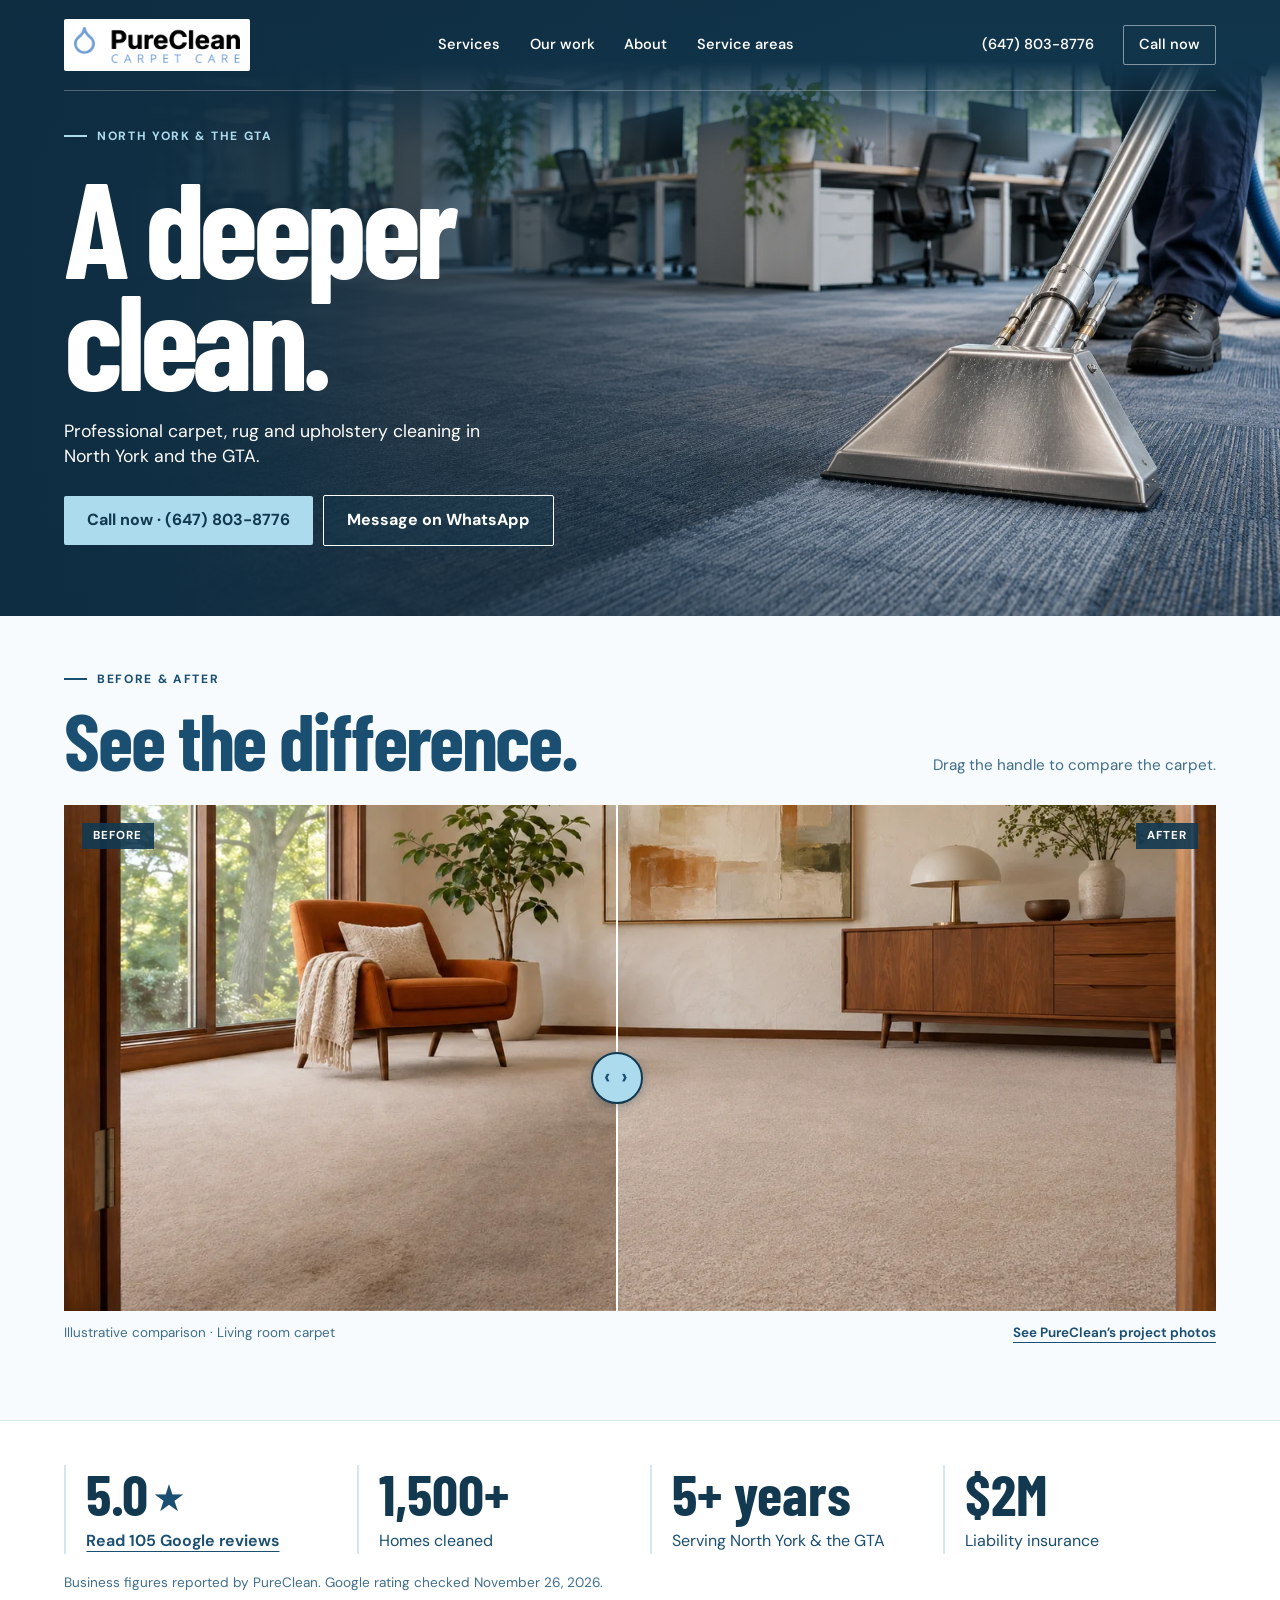
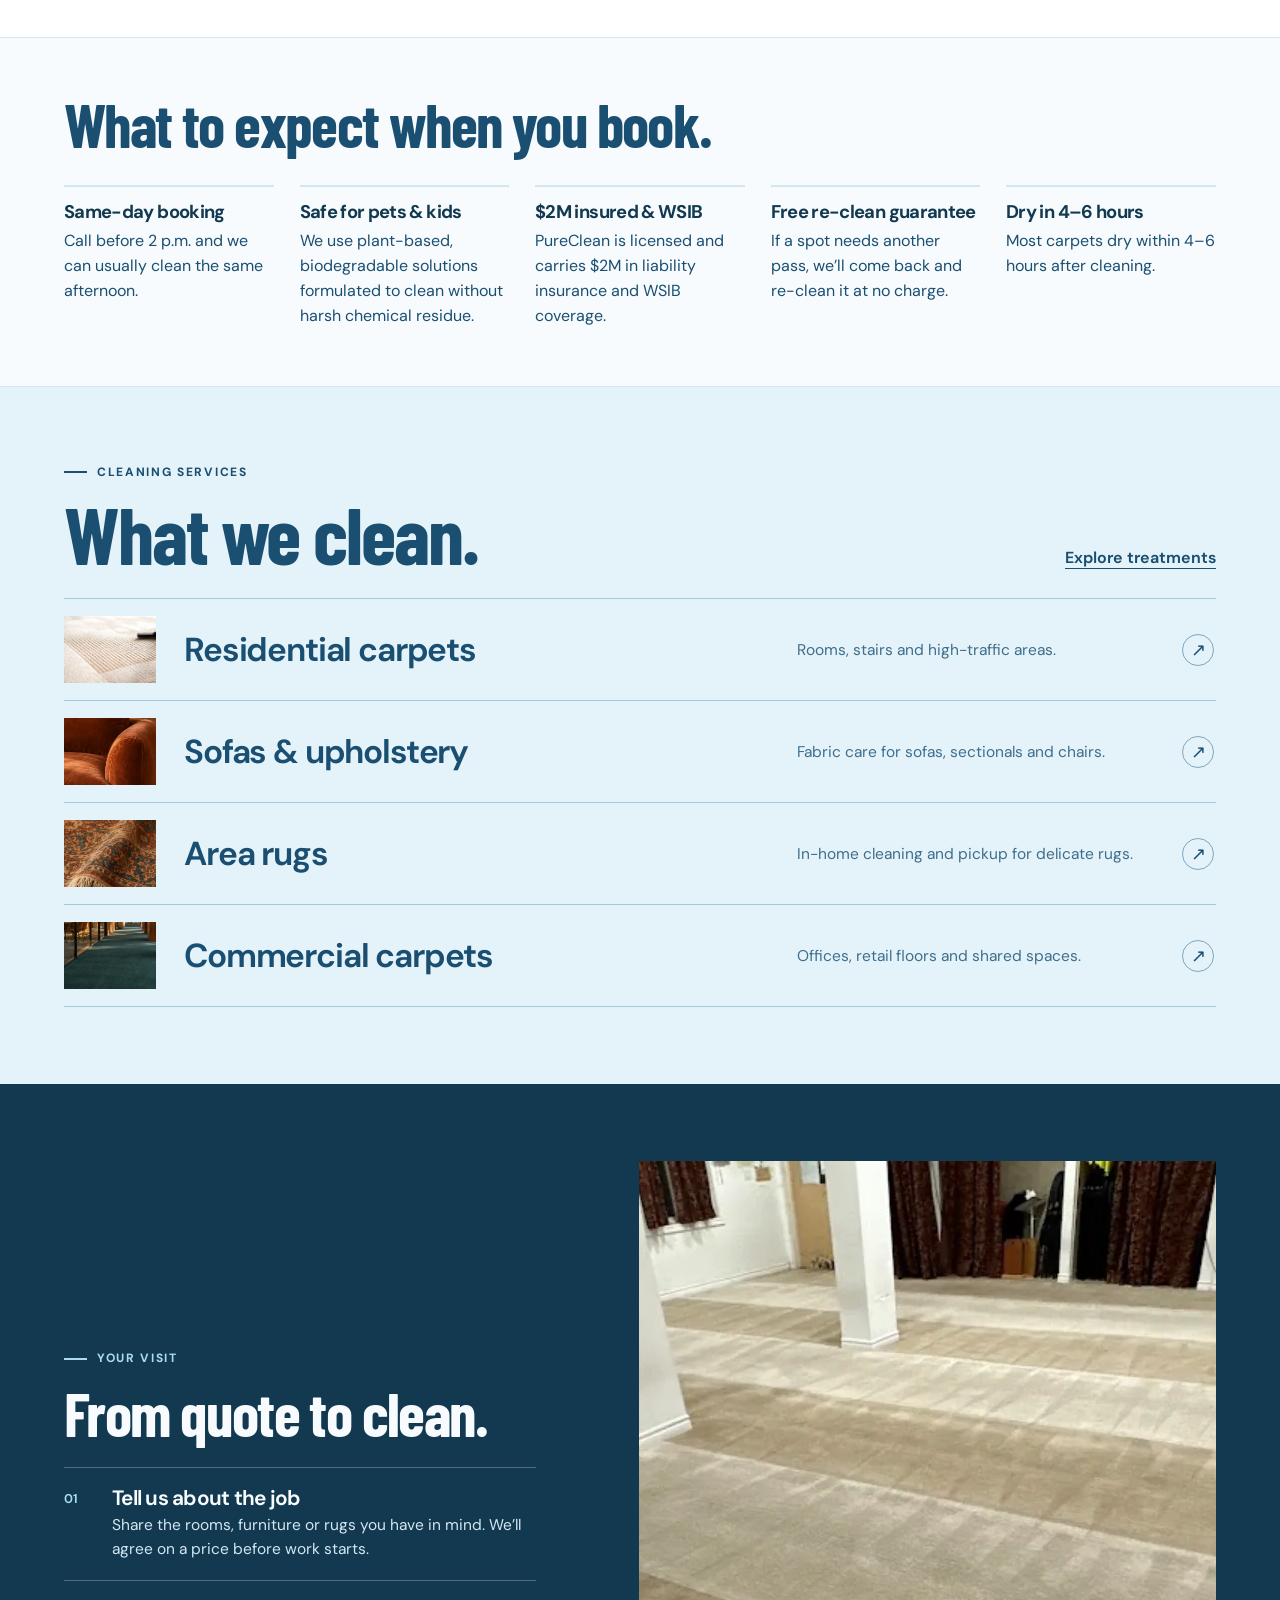
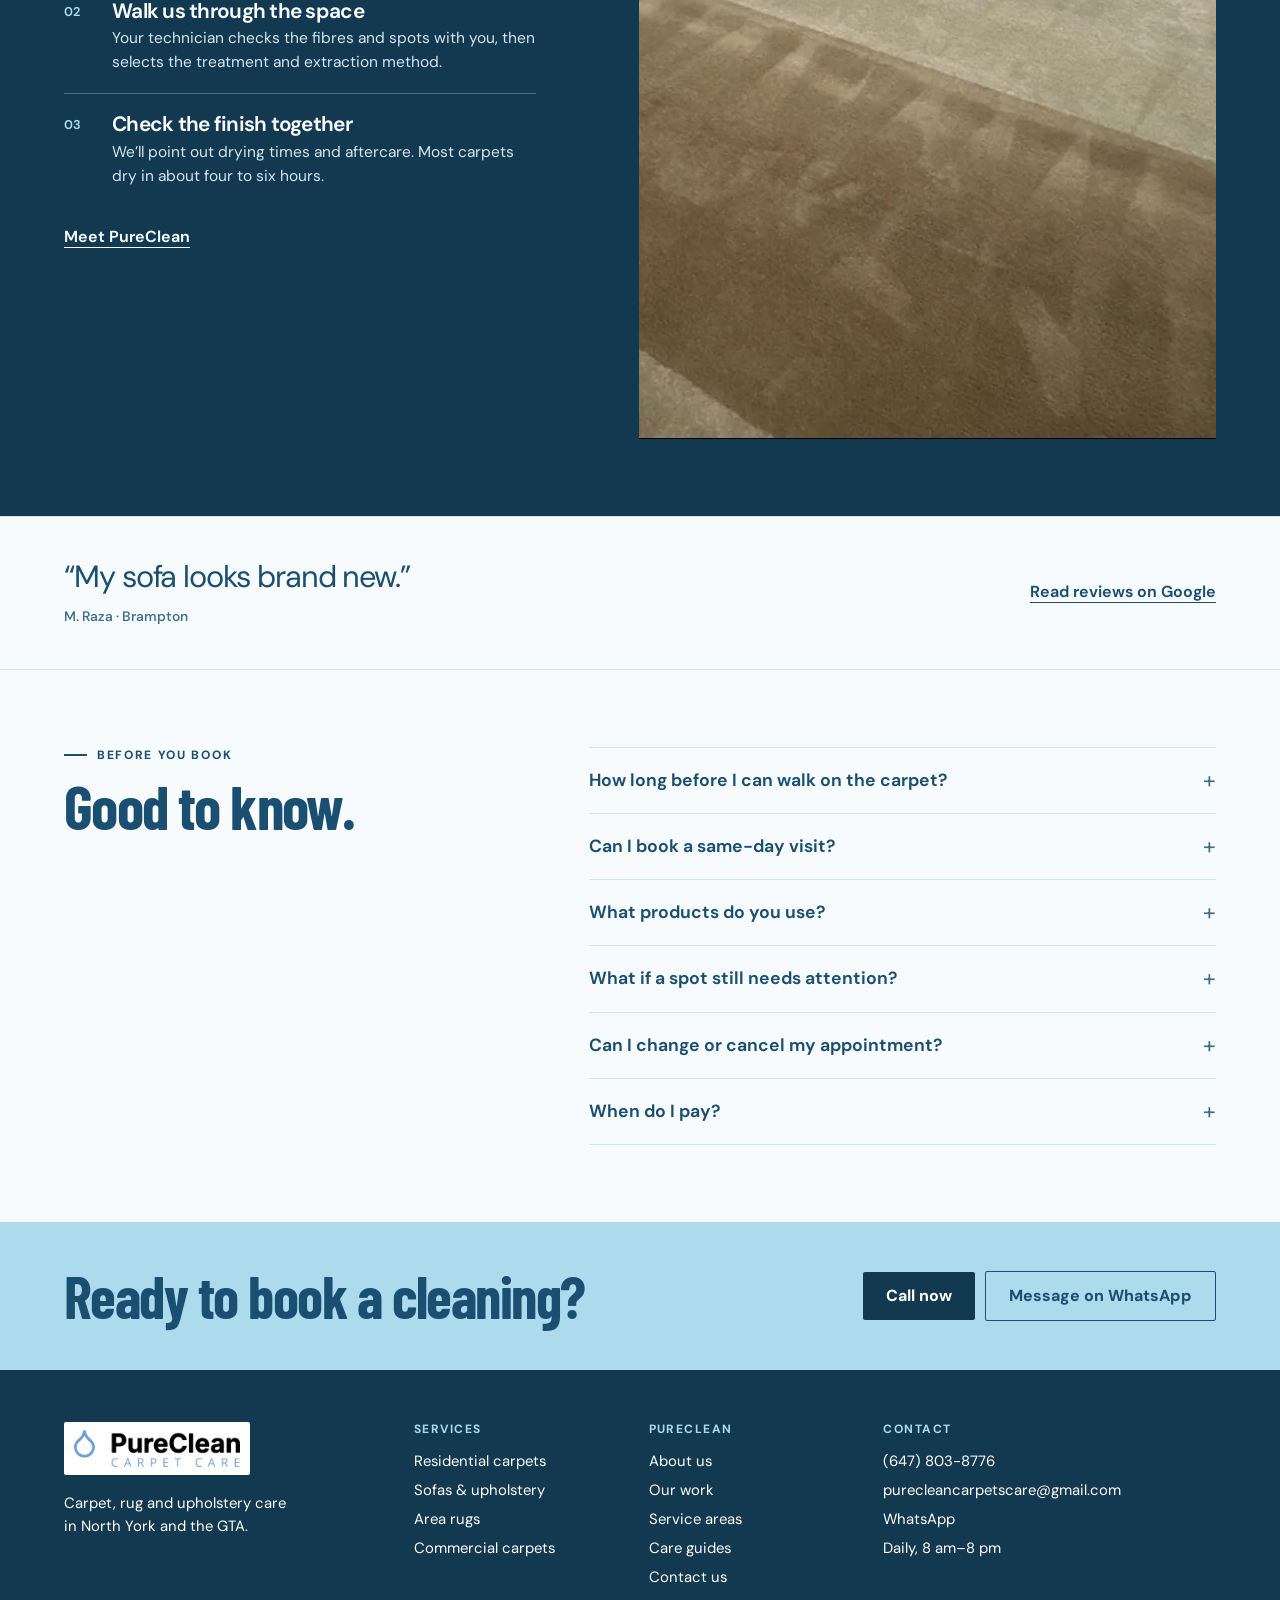
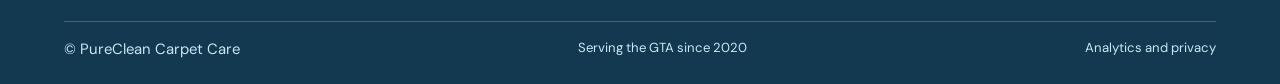
==== commit 99377db1: "Zoom out the PureClean homepage background photo" ====
--- a/docs/index.html
+++ b/docs/index.html
@@ -22,7 +22,7 @@
     <link rel="icon" href="assets/pureclean-favicon.png" type="image/png" />
     <meta name="theme-color" content="#123950" />
     <link rel="preload" href="assets/barlow-condensed-700.woff2" as="font" type="font/woff2" crossorigin />
-    <link rel="stylesheet" href="assets/style.css" />
+    <link rel="stylesheet" href="assets/style.css?v=hero-crop" />
     <script type="application/ld+json">
       {
         "@context": "https://schema.org",
--- a/docs/assets/style.css
+++ b/docs/assets/style.css
@@ -194,13 +194,17 @@
   overflow: hidden;
 }
 .hero-photo {
-  inset: 0;
+  inset: auto 0 0 auto;
   position: absolute;
   z-index: -2;
-  width: 100%;
-  height: 100%;
+  width: 90%;
+  height: 90%;
   object-fit: cover;
   object-position: 65% 55%;
+  mask-image:
+    linear-gradient(to right, transparent, #000 24%),
+    linear-gradient(to bottom, transparent, #000 15%);
+  mask-composite: intersect;
 }
 .hero:after {
   content: "";
@@ -1442,10 +1446,10 @@
 }
 @media (max-width: 680px) {
   .hero-photo {
-    top: auto;
-    bottom: 0;
-    height: 55%;
-    object-position: right 58%;
+    width: 100%;
+    height: 49%;
+    object-position: 78% 58%;
+    mask-image: linear-gradient(to bottom, transparent, #000 17%);
   }
   .hero:after {
     background: linear-gradient(
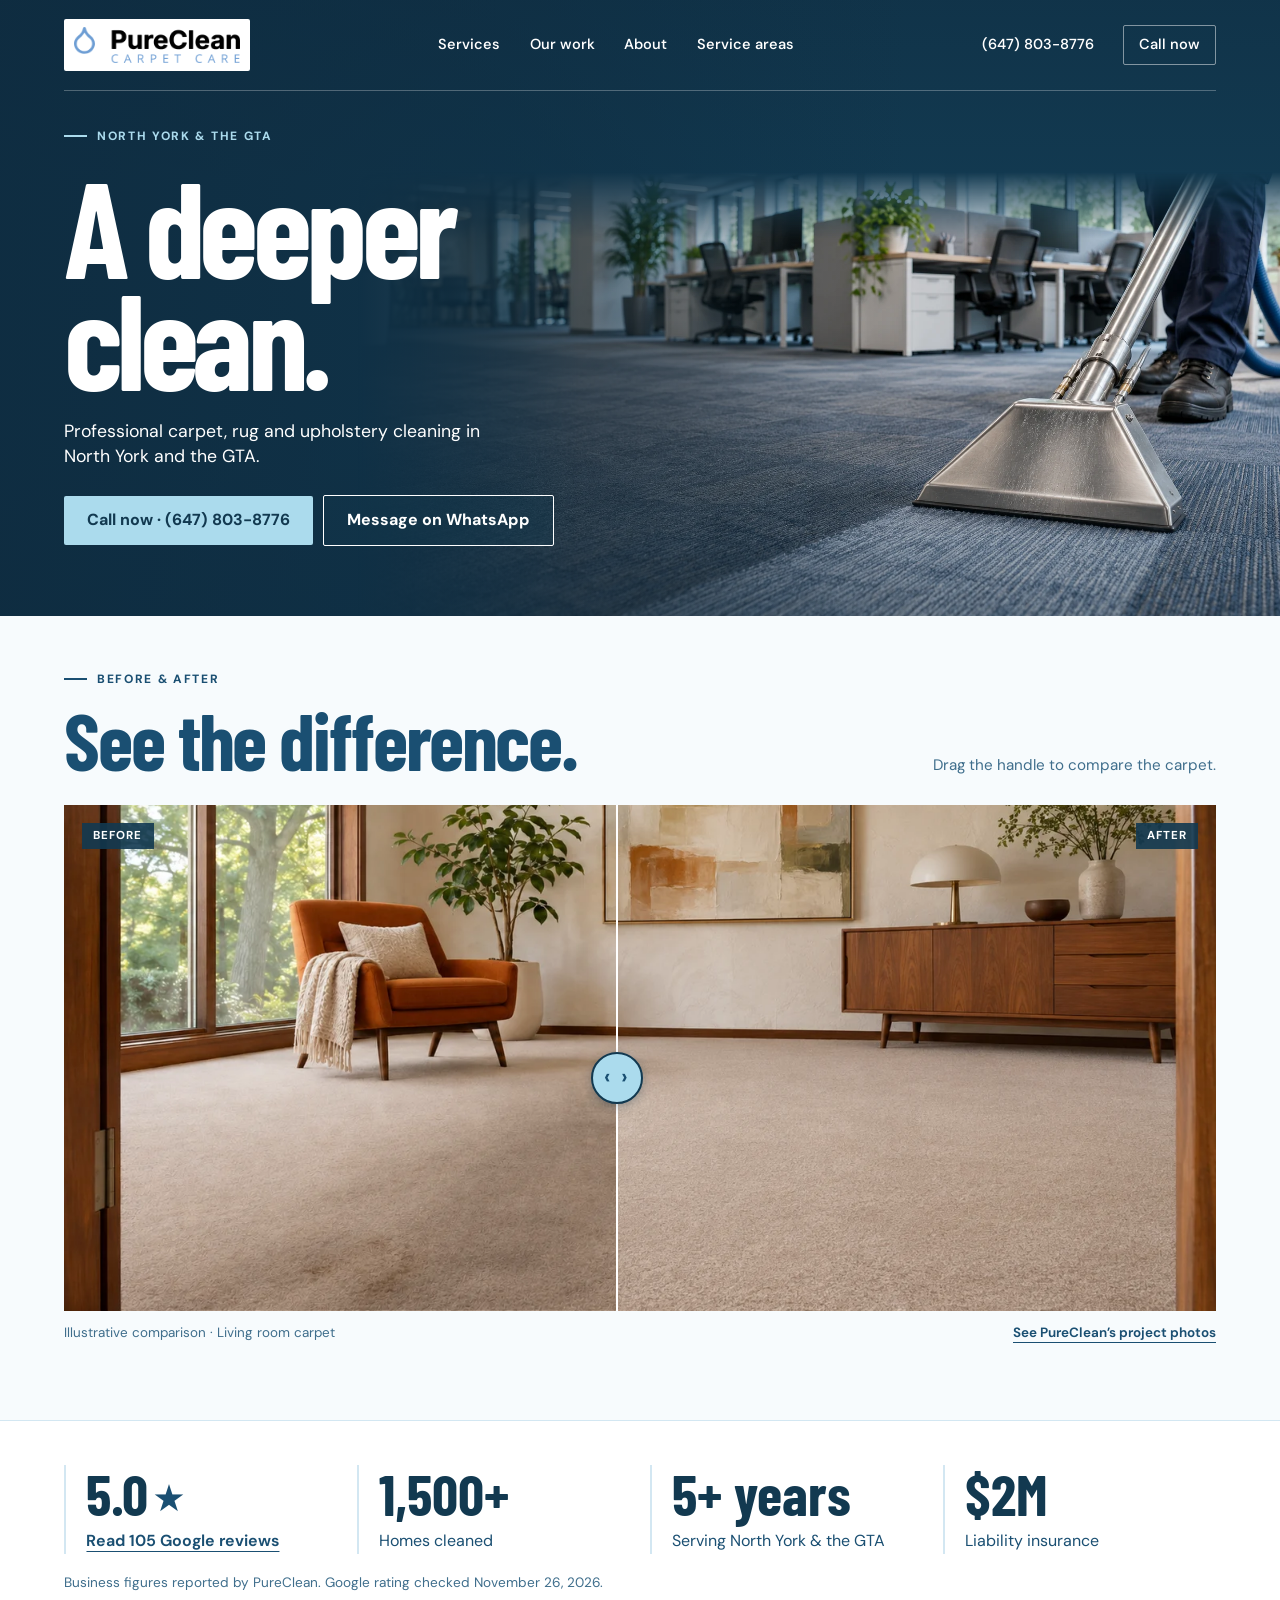
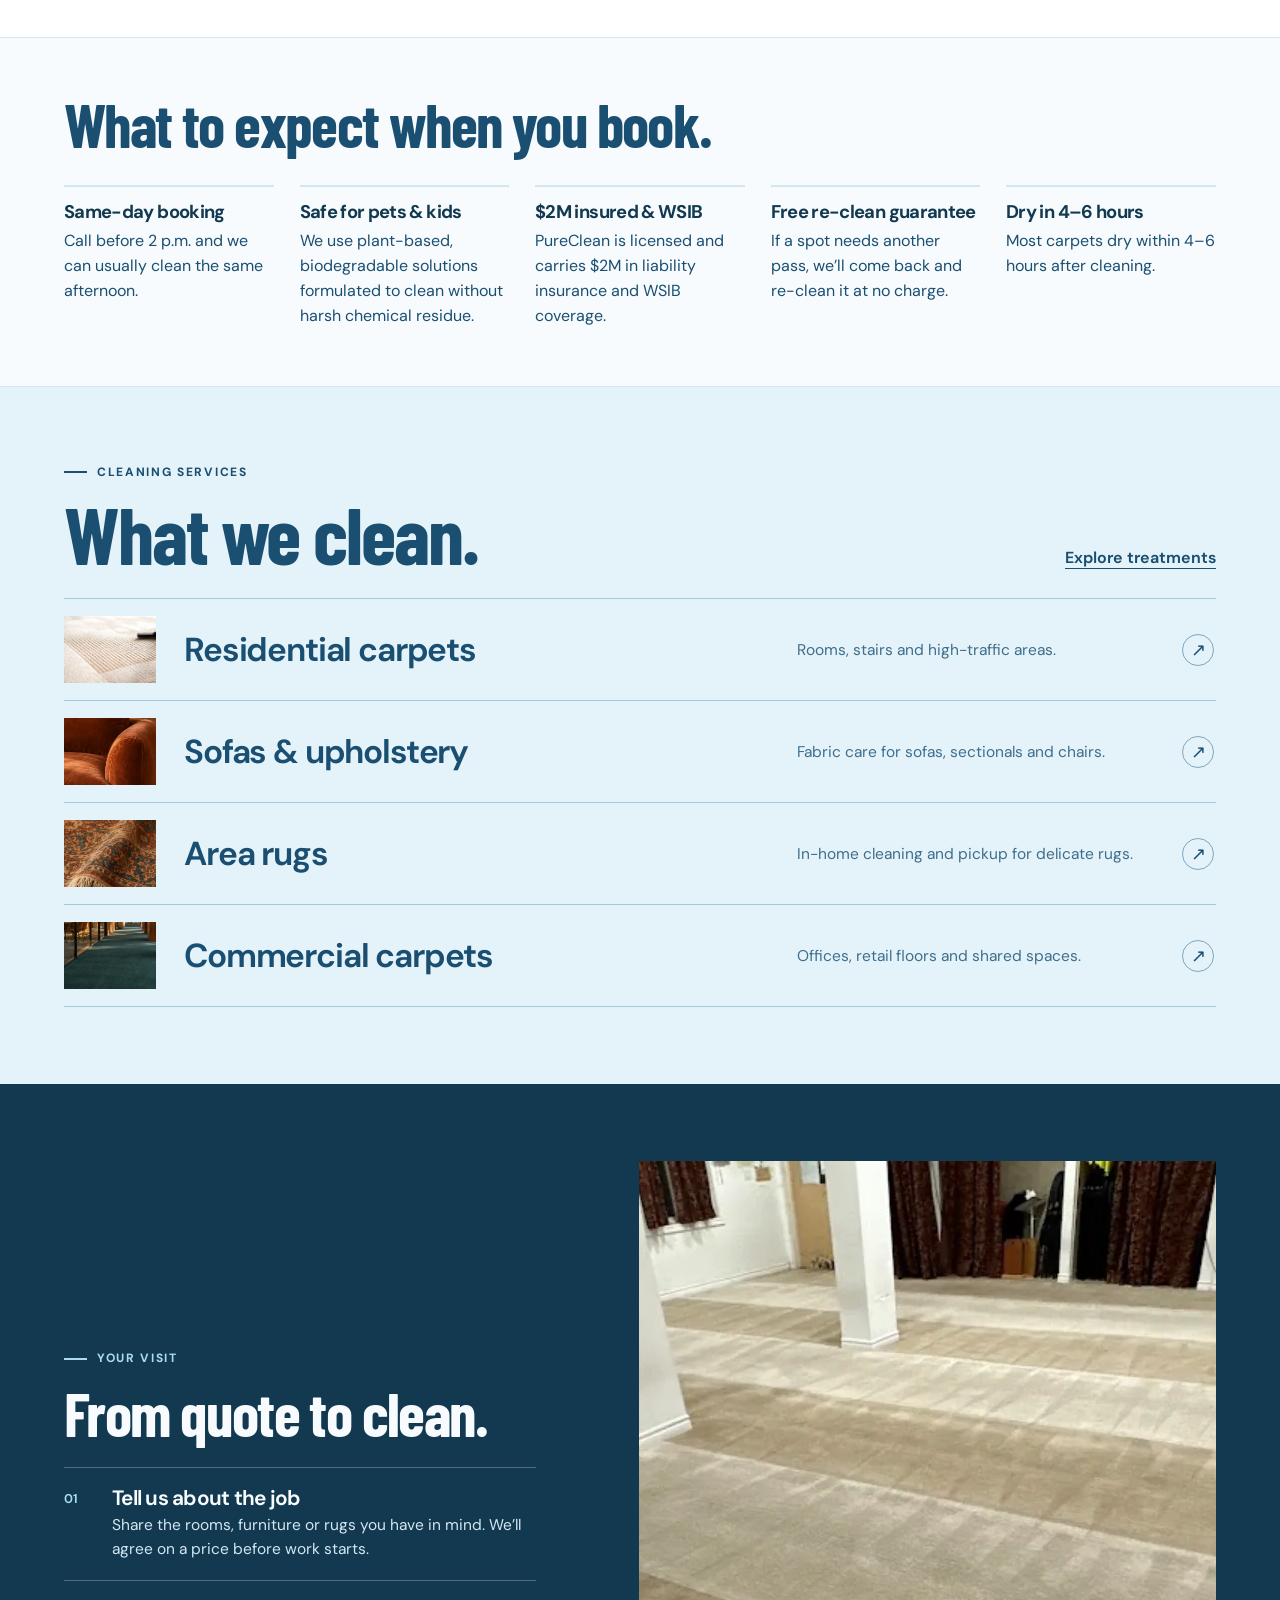
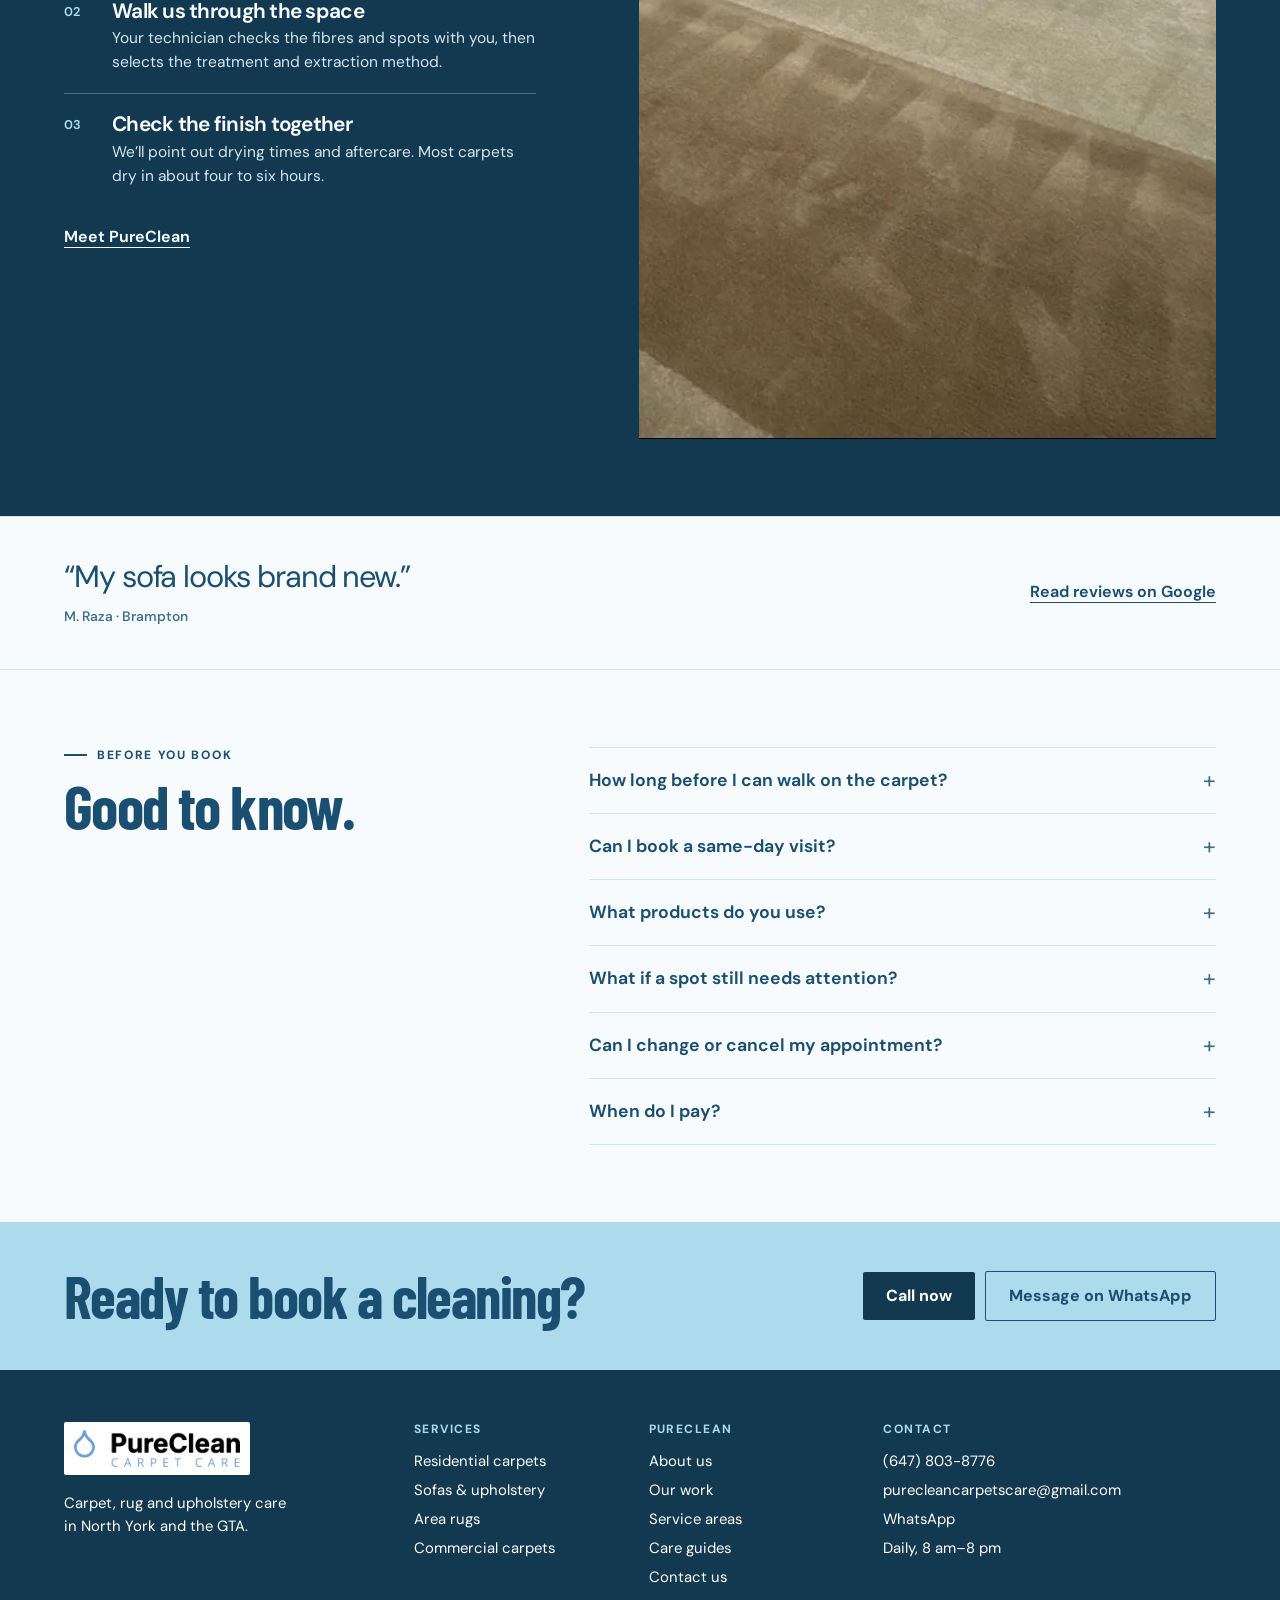
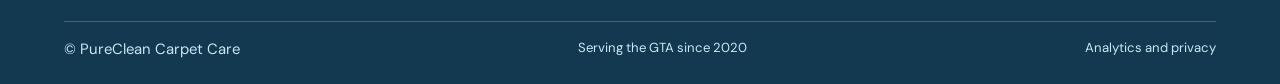
==== commit 6344ccf0: "Widen the PureClean homepage background crop" ====
--- a/docs/index.html
+++ b/docs/index.html
@@ -22,7 +22,7 @@
     <link rel="icon" href="assets/pureclean-favicon.png" type="image/png" />
     <meta name="theme-color" content="#123950" />
     <link rel="preload" href="assets/barlow-condensed-700.woff2" as="font" type="font/woff2" crossorigin />
-    <link rel="stylesheet" href="assets/style.css?v=hero-crop" />
+    <link rel="stylesheet" href="assets/style.css?v=hero-crop-2" />
     <script type="application/ld+json">
       {
         "@context": "https://schema.org",
--- a/docs/assets/style.css
+++ b/docs/assets/style.css
@@ -197,8 +197,8 @@
   inset: auto 0 0 auto;
   position: absolute;
   z-index: -2;
-  width: 90%;
-  height: 90%;
+  width: 72%;
+  height: 72%;
   object-fit: cover;
   object-position: 65% 55%;
   mask-image:
@@ -1446,10 +1446,12 @@
 }
 @media (max-width: 680px) {
   .hero-photo {
-    width: 100%;
-    height: 49%;
+    width: min(100%, max(500px, 80%));
+    height: 39.2%;
     object-position: 78% 58%;
-    mask-image: linear-gradient(to bottom, transparent, #000 17%);
+    mask-image:
+      linear-gradient(to right, transparent, #000 12%),
+      linear-gradient(to bottom, transparent, #000 17%);
   }
   .hero:after {
     background: linear-gradient(
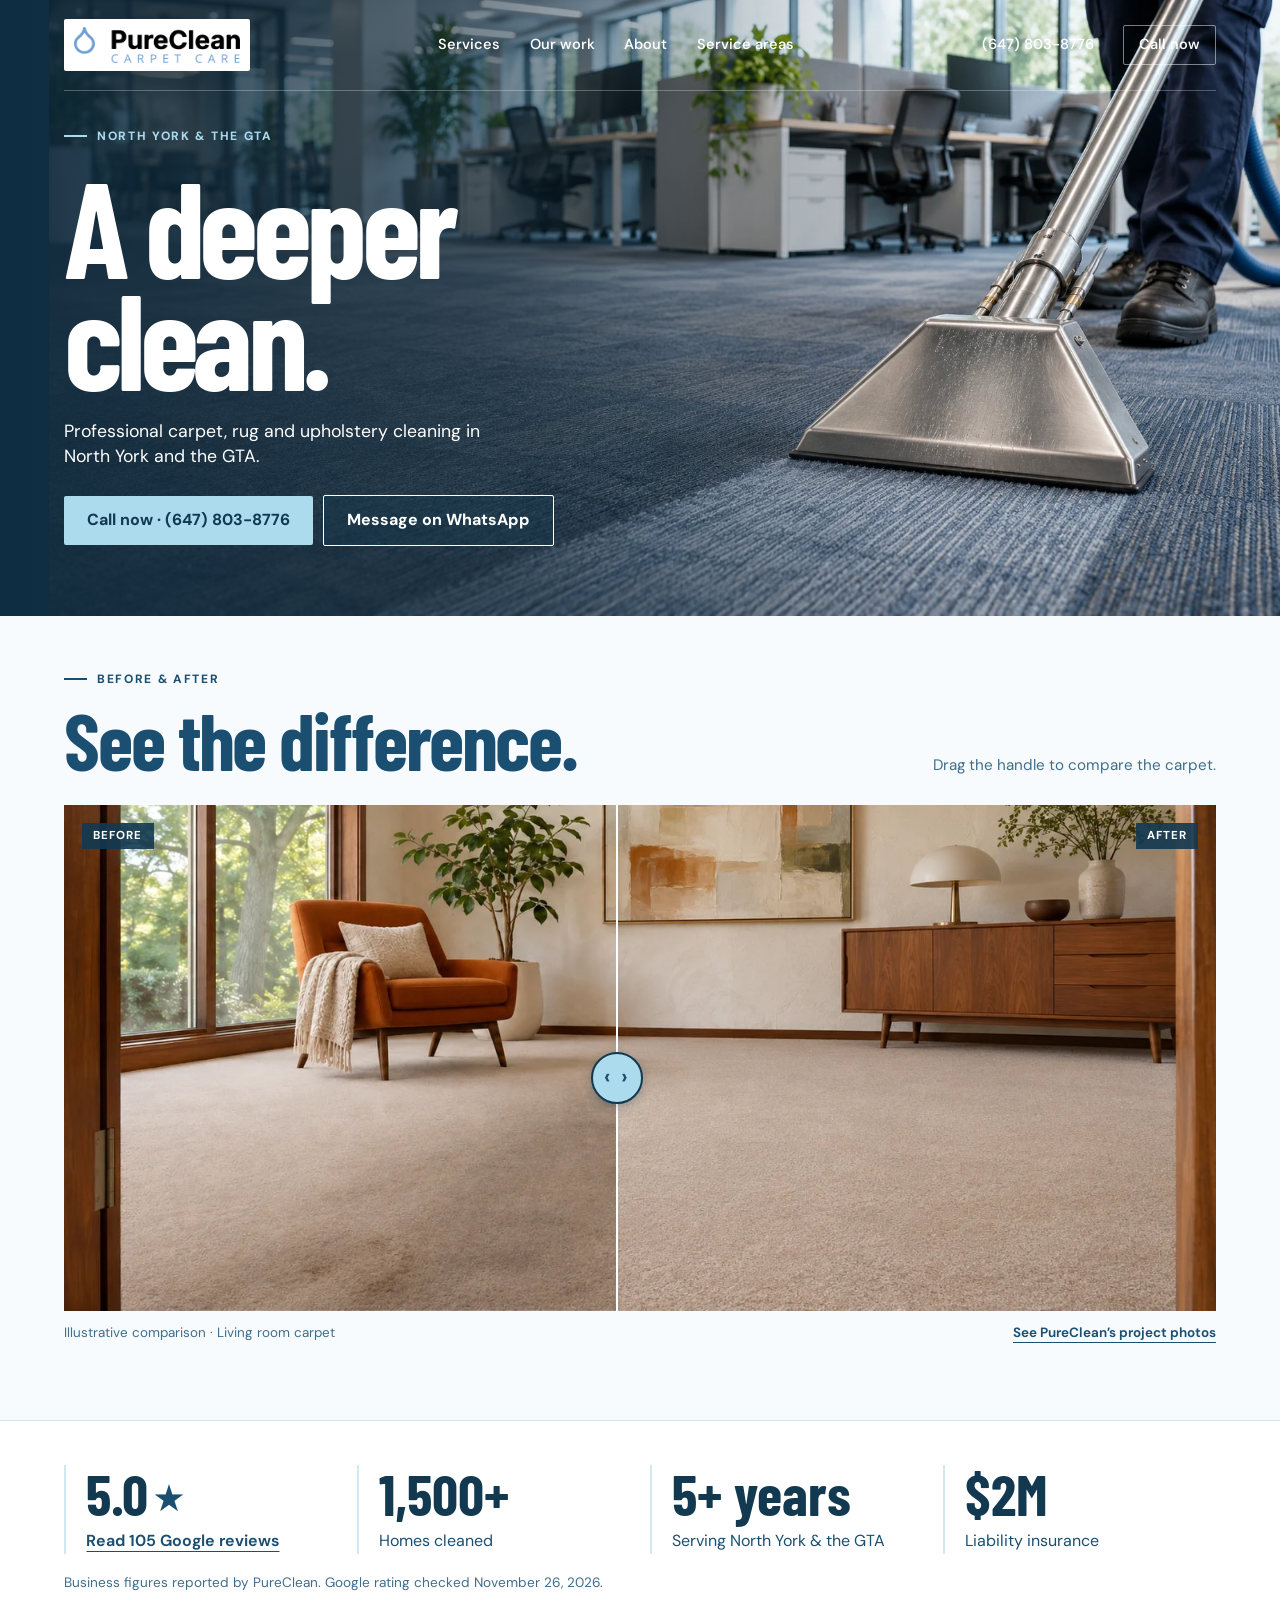
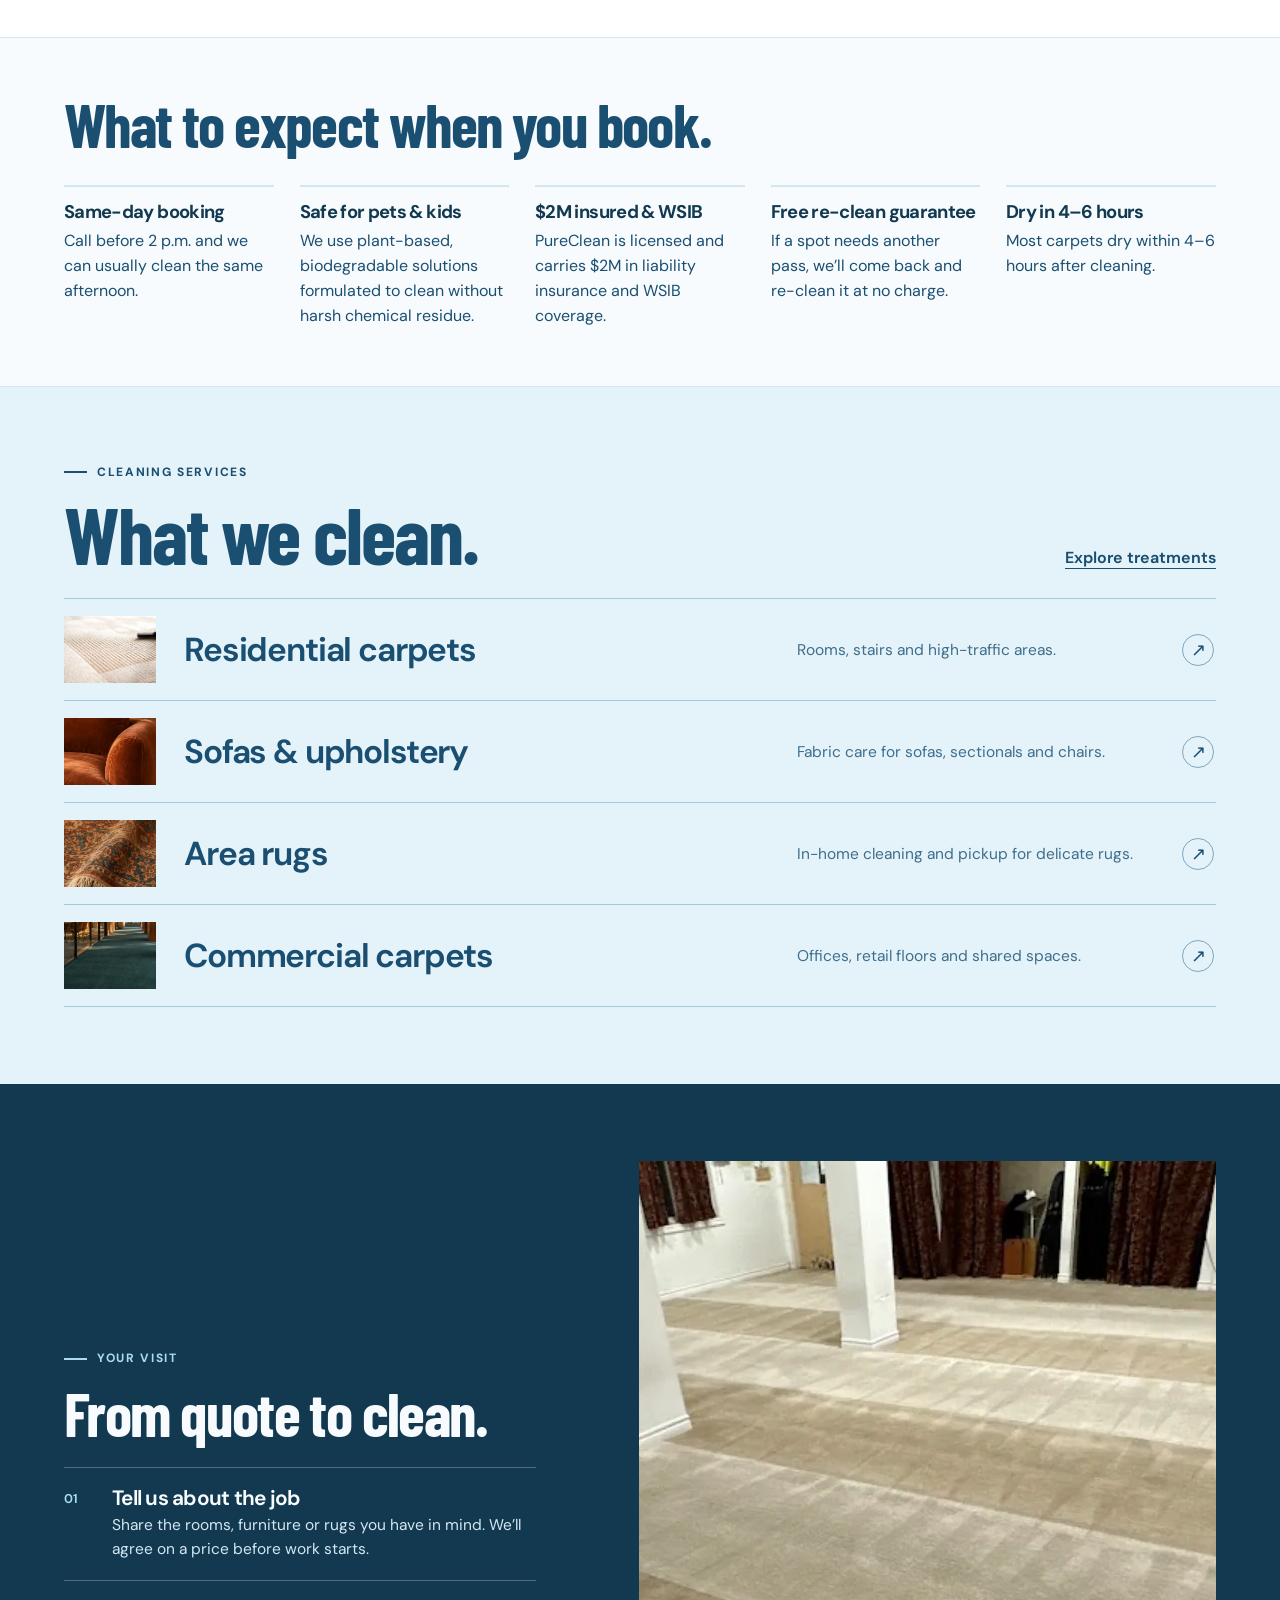
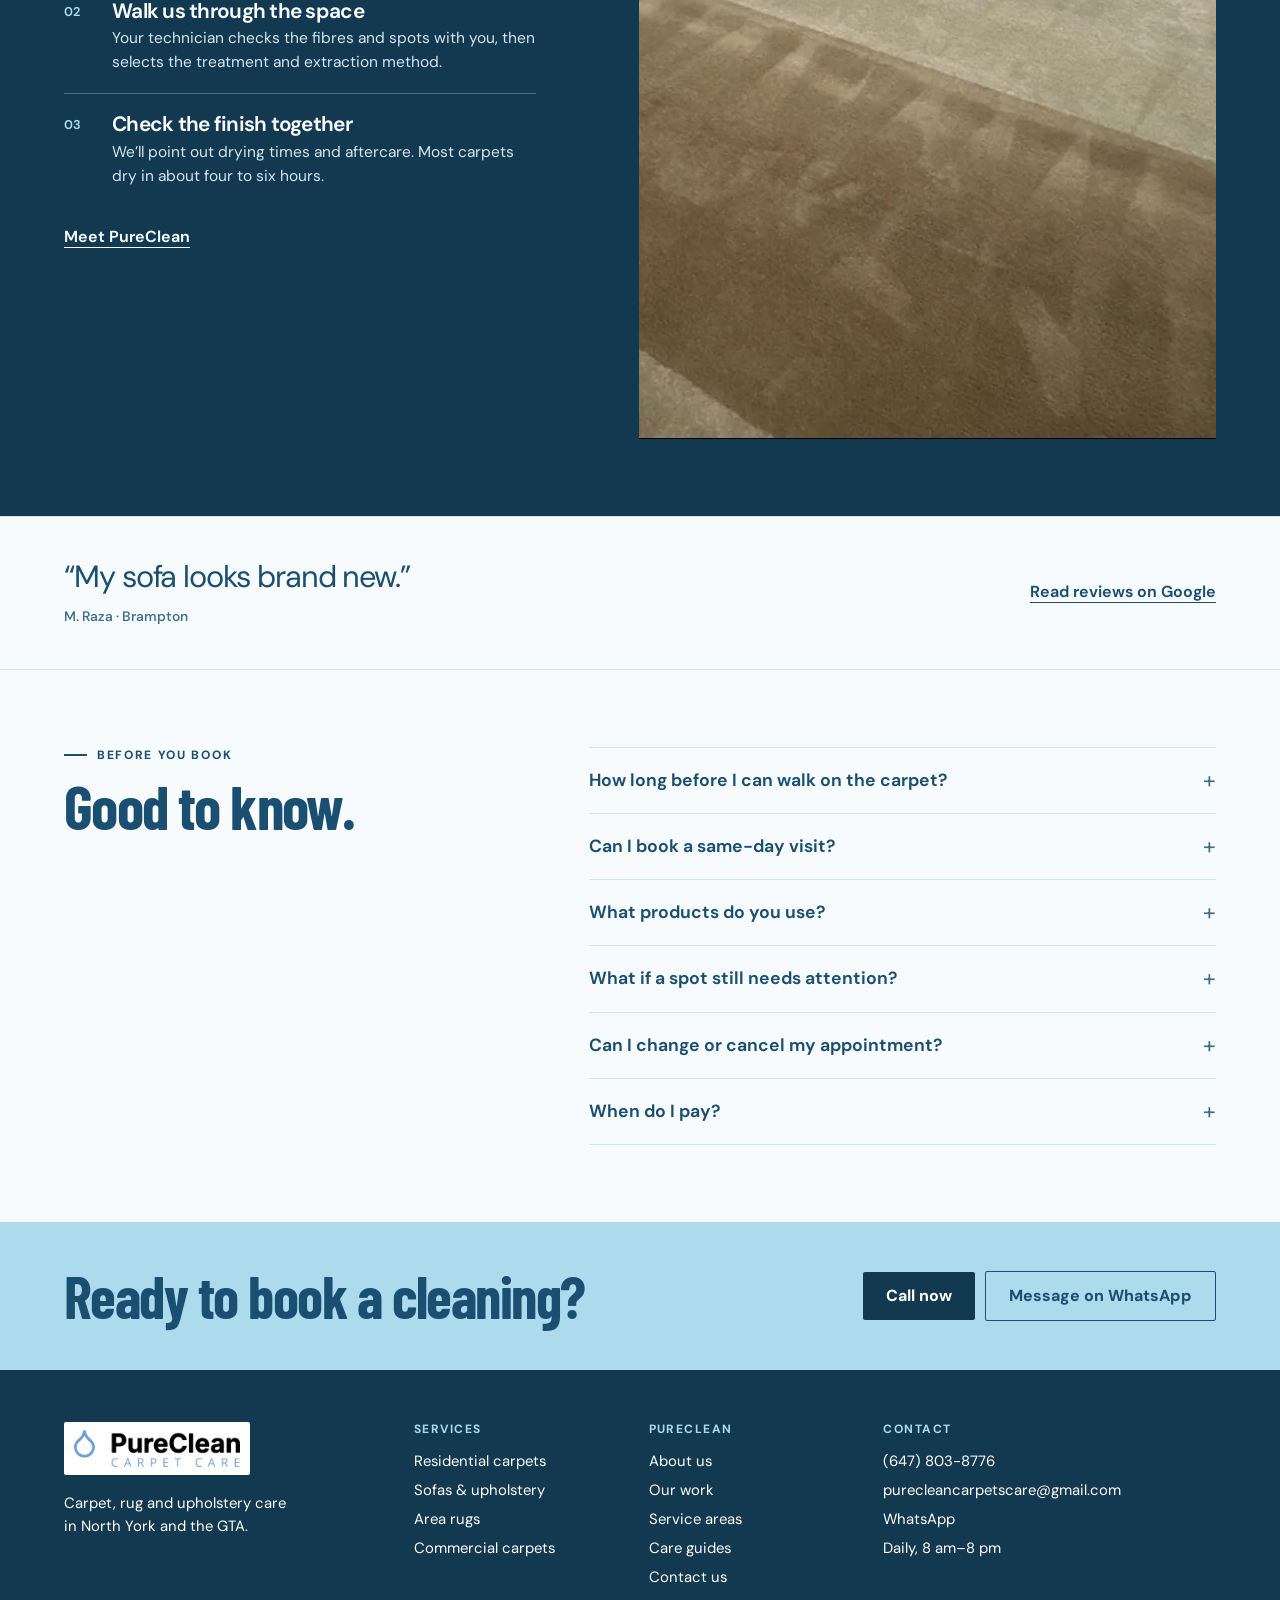
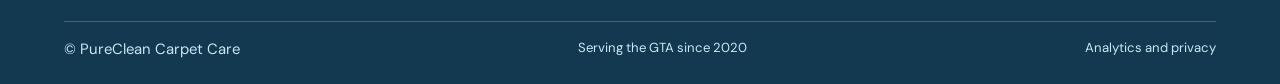
==== commit d89442de: "Show the full PureClean homepage photo" ====
--- a/docs/index.html
+++ b/docs/index.html
@@ -22,7 +22,7 @@
     <link rel="icon" href="assets/pureclean-favicon.png" type="image/png" />
     <meta name="theme-color" content="#123950" />
     <link rel="preload" href="assets/barlow-condensed-700.woff2" as="font" type="font/woff2" crossorigin />
-    <link rel="stylesheet" href="assets/style.css?v=hero-crop-2" />
+    <link rel="stylesheet" href="assets/style.css?v=hero-full" />
     <script type="application/ld+json">
       {
         "@context": "https://schema.org",
--- a/docs/assets/style.css
+++ b/docs/assets/style.css
@@ -194,26 +194,20 @@
   overflow: hidden;
 }
 .hero-photo {
-  inset: auto 0 0 auto;
+  inset: 0;
   position: absolute;
   z-index: -2;
-  width: 72%;
-  height: 72%;
-  object-fit: cover;
-  object-position: 65% 55%;
-  mask-image:
-    linear-gradient(to right, transparent, #000 24%),
-    linear-gradient(to bottom, transparent, #000 15%);
-  mask-composite: intersect;
+  width: 100%;
+  height: 100%;
+  object-fit: contain;
+  object-position: right bottom;
 }
 .hero:after {
   content: "";
   position: absolute;
   z-index: -1;
   inset: 0;
-  background:
-    linear-gradient(90deg, rgba(14, 43, 63, 0.86), rgba(14, 43, 63, 0.5) 39%, transparent 71%),
-    linear-gradient(180deg, rgba(14, 43, 63, 0.4), transparent 29%, transparent 70%, rgba(14, 43, 63, 0.23));
+  background: linear-gradient(90deg, rgba(14, 43, 63, 0.86), rgba(14, 43, 63, 0.5) 39%, transparent 71%);
 }
 .hero-grid {
   display: flex;
@@ -1108,13 +1102,8 @@
     padding-top: 123px;
     padding-bottom: 155px;
   }
-  .hero-photo {
-    object-position: 61% center;
-  }
   .hero:after {
-    background:
-      linear-gradient(90deg, rgba(14, 43, 63, 0.74), rgba(14, 43, 63, 0.43) 45%, transparent),
-      linear-gradient(180deg, #123950a8, transparent 75%);
+    background: linear-gradient(90deg, rgba(14, 43, 63, 0.74), rgba(14, 43, 63, 0.43) 45%, transparent);
   }
   .hero h1 {
     font-size: clamp(6rem, 20vw, 8.4rem);
@@ -1445,28 +1434,24 @@
   transform: scale(0.769231);
 }
 @media (max-width: 680px) {
+  .hero {
+    display: grid;
+    grid-template-columns: minmax(0, 1fr);
+  }
   .hero-photo {
-    width: min(100%, max(500px, 80%));
-    height: 39.2%;
-    object-position: 78% 58%;
-    mask-image:
-      linear-gradient(to right, transparent, #000 12%),
-      linear-gradient(to bottom, transparent, #000 17%);
+    grid-row: 2;
+    position: static;
+    z-index: auto;
+    height: auto;
   }
   .hero:after {
-    background: linear-gradient(
-      180deg,
-      #123950 0%,
-      #123950 36%,
-      rgba(18, 57, 80, 0.87) 47%,
-      rgba(18, 57, 80, 0.18) 65%,
-      transparent 76%
-    );
+    content: none;
   }
   .hero-grid {
-    min-height: 640px;
+    grid-row: 1;
+    min-height: 0;
     padding-top: 104px;
-    padding-bottom: 180px;
+    padding-bottom: 32px;
   }
   .hero .button {
     position: relative;
@@ -1552,9 +1537,6 @@
   .hero .contact-actions {
     margin-top: 20px;
   }
-  .hero-grid {
-    padding-bottom: 145px;
-  }
   .hero .contact-actions .button,
   .hero .contact-actions .button-link {
     padding-inline: 15px;
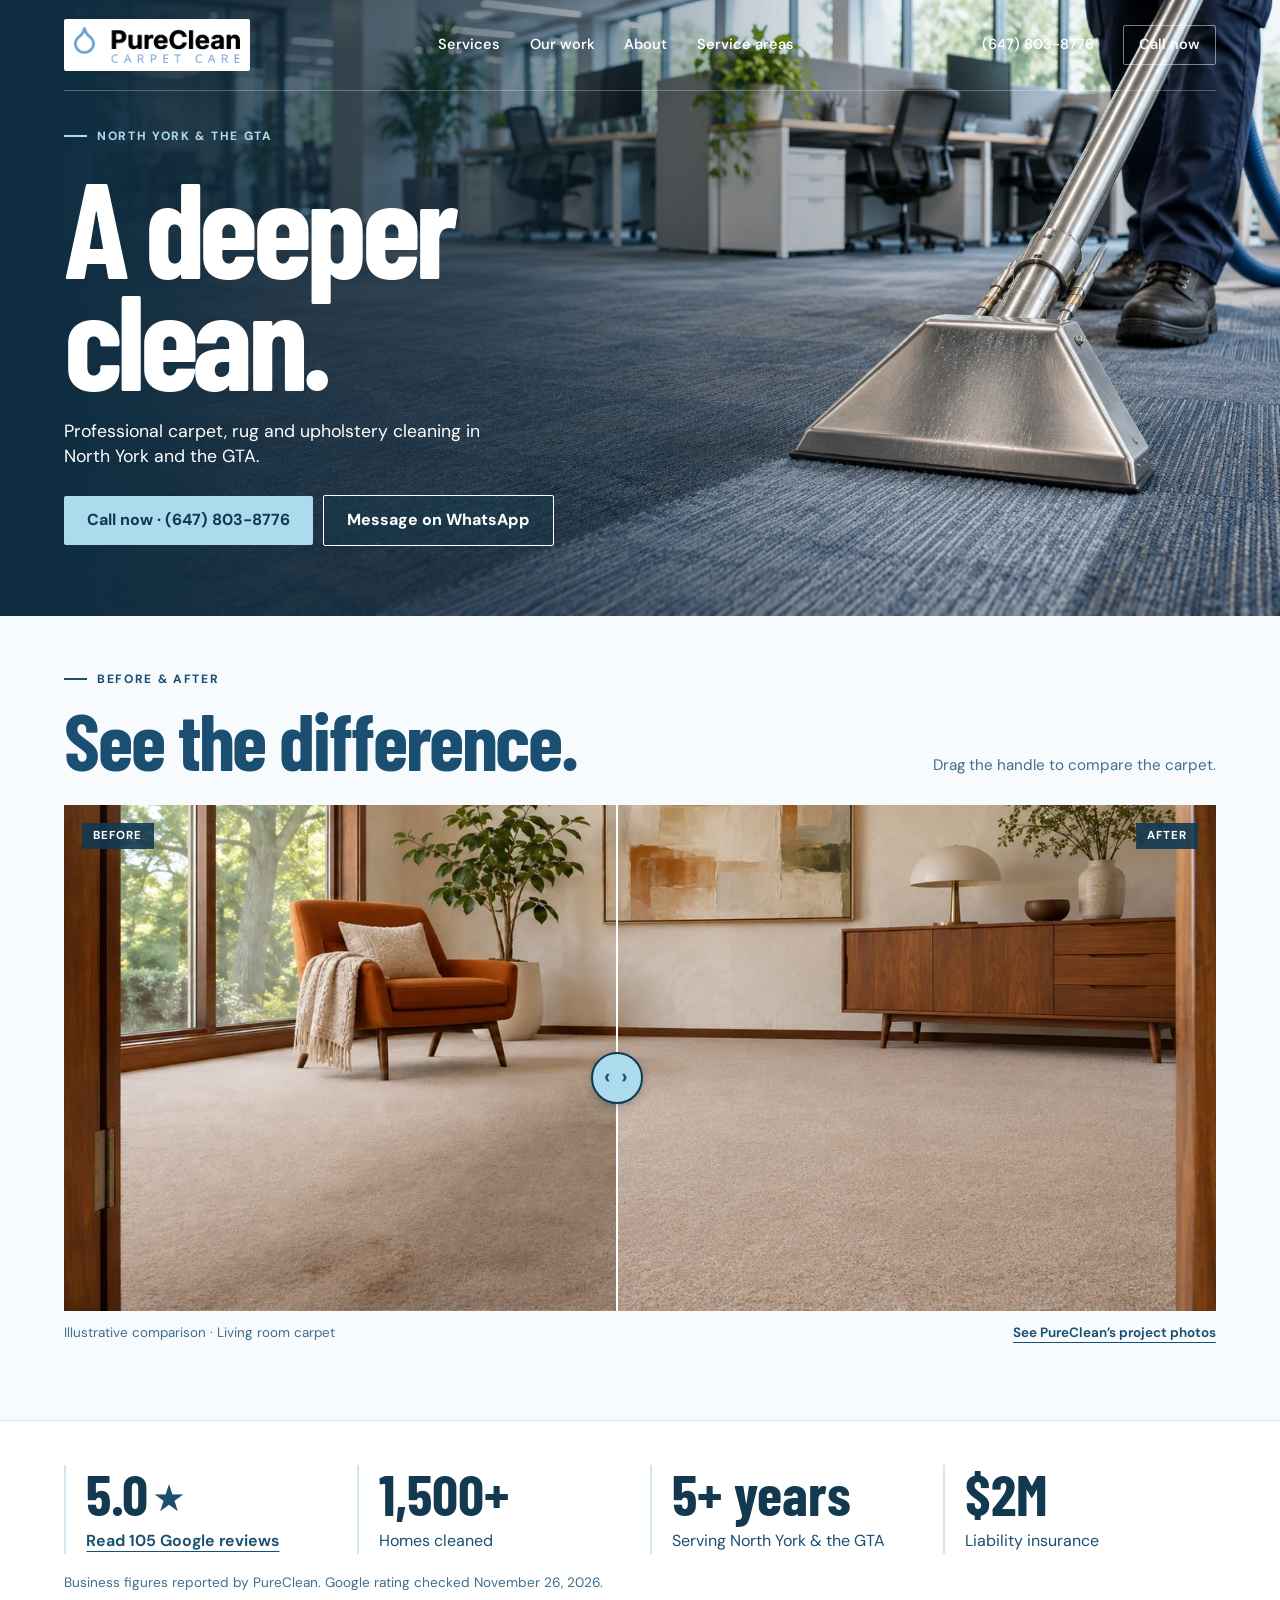
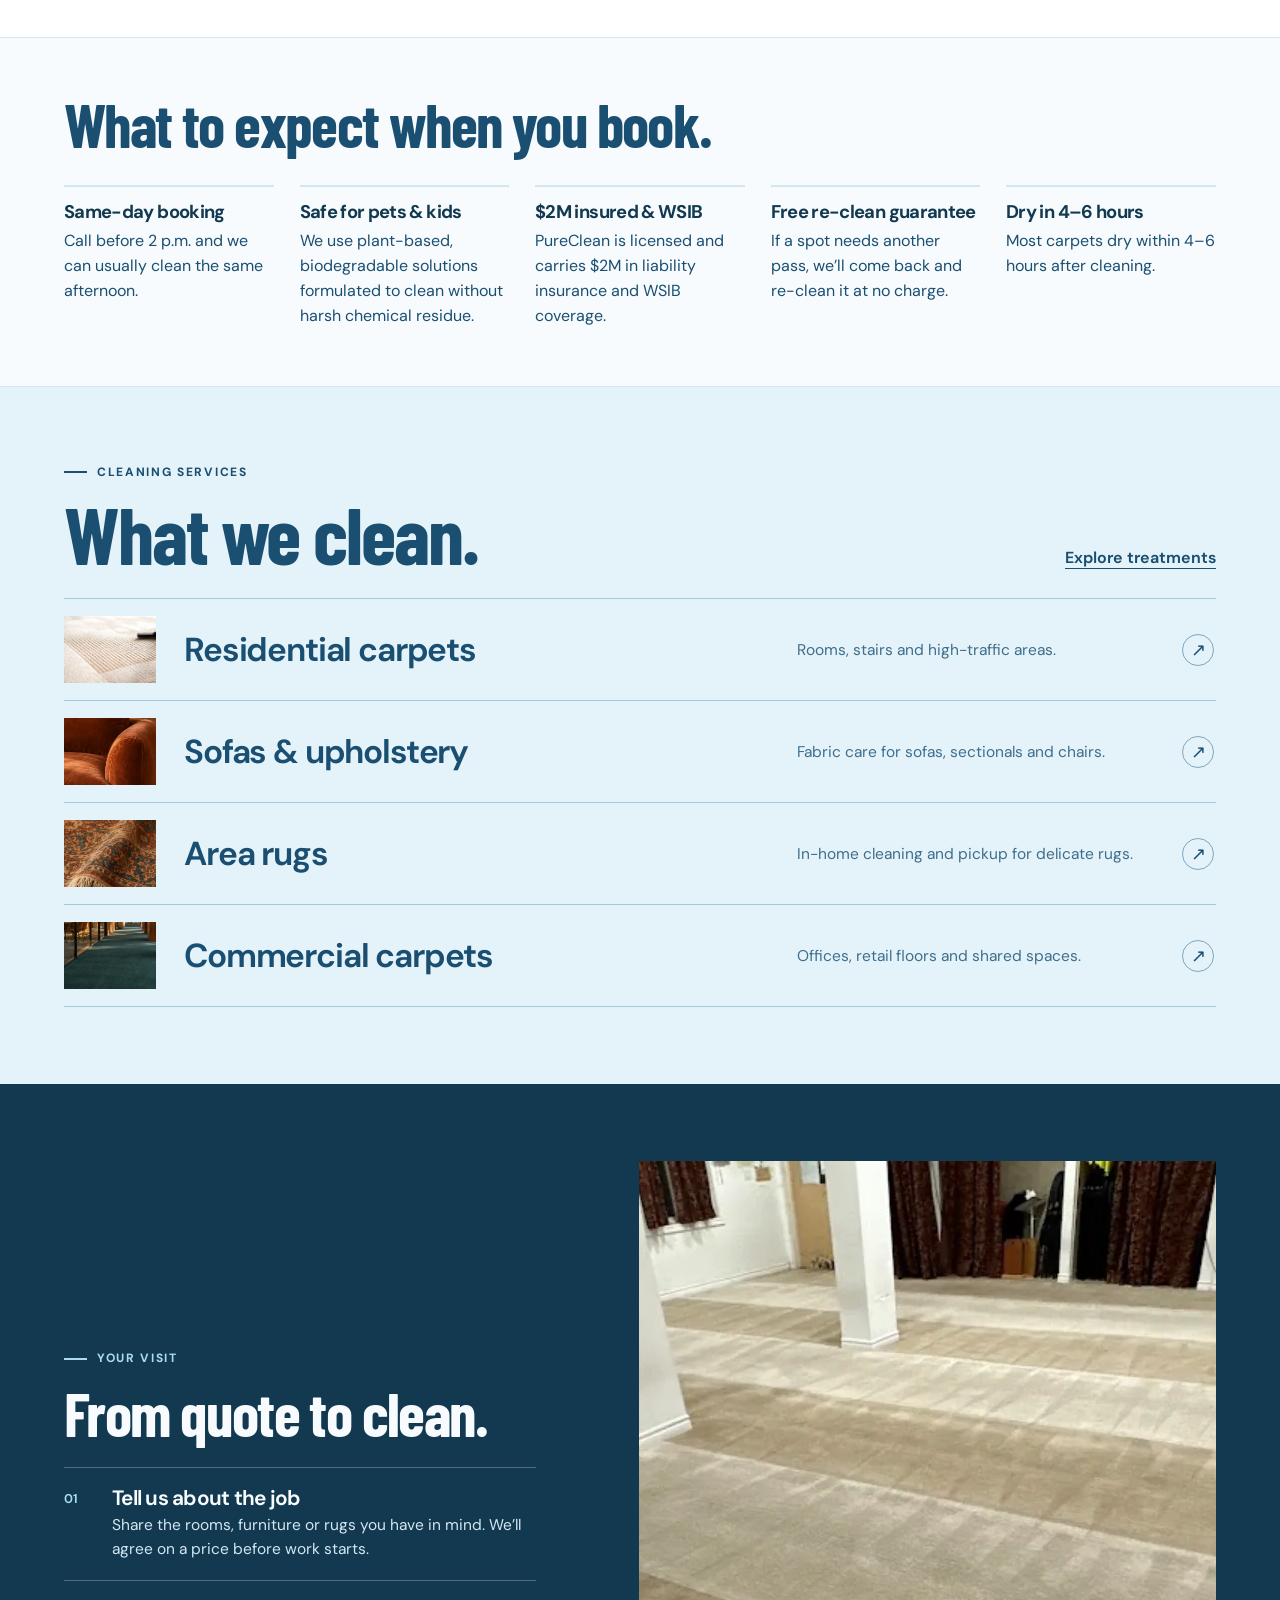
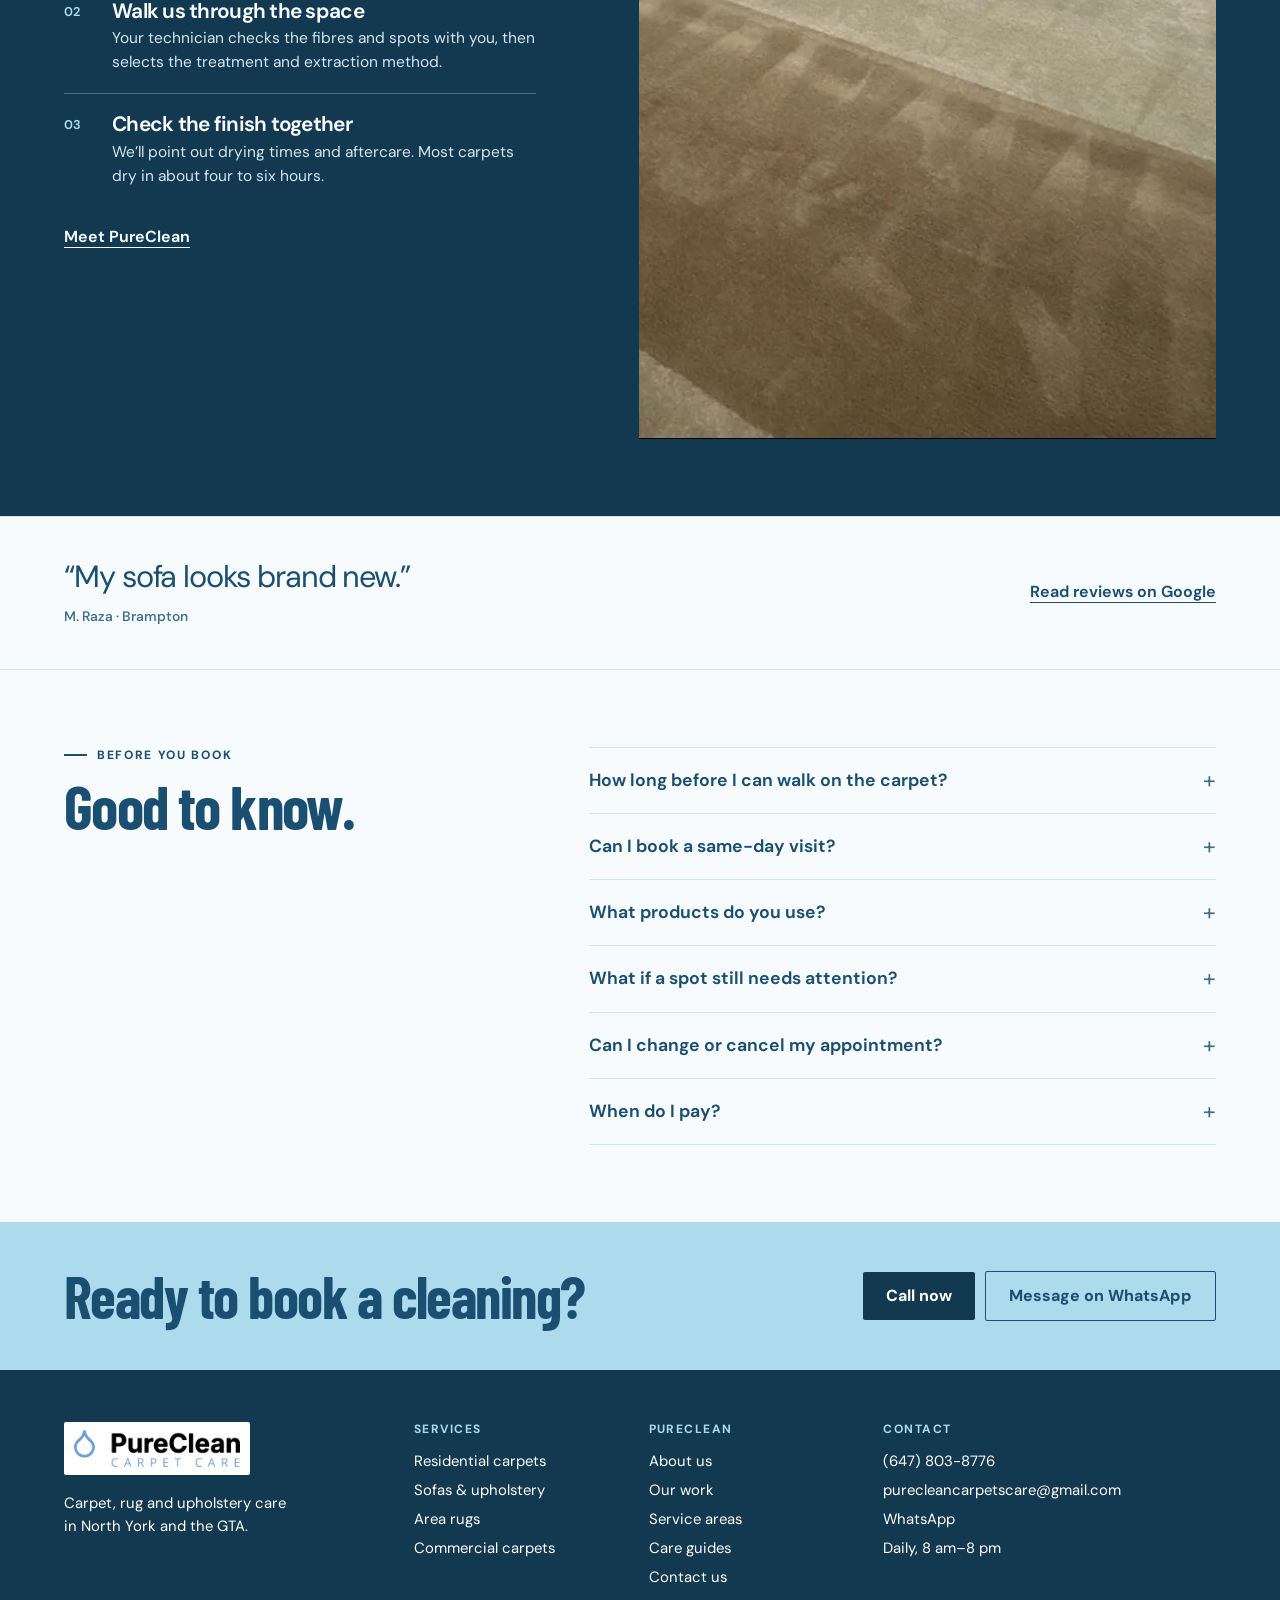
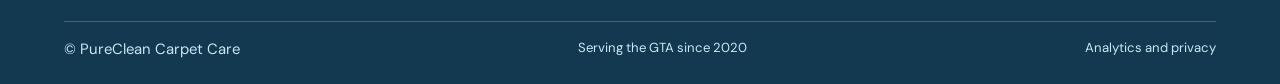
==== commit 42e2e1b0: "Blend the homepage photo edge on wide screens" ====
--- a/docs/index.html
+++ b/docs/index.html
@@ -22,7 +22,7 @@
     <link rel="icon" href="assets/pureclean-favicon.png" type="image/png" />
     <meta name="theme-color" content="#123950" />
     <link rel="preload" href="assets/barlow-condensed-700.woff2" as="font" type="font/woff2" crossorigin />
-    <link rel="stylesheet" href="assets/style.css?v=hero-full" />
+    <link rel="stylesheet" href="assets/style.css?v=hero-edge" />
     <script type="application/ld+json">
       {
         "@context": "https://schema.org",
--- a/docs/assets/style.css
+++ b/docs/assets/style.css
@@ -194,13 +194,15 @@
   overflow: hidden;
 }
 .hero-photo {
-  inset: 0;
   position: absolute;
+  right: 0;
+  bottom: 0;
   z-index: -2;
-  width: 100%;
-  height: 100%;
-  object-fit: contain;
-  object-position: right bottom;
+  width: auto;
+  height: auto;
+  max-width: 100%;
+  max-height: 100%;
+  mask-image: linear-gradient(to right, transparent, #000 min(200px, 18%));
 }
 .hero:after {
   content: "";
@@ -1442,7 +1444,9 @@
     grid-row: 2;
     position: static;
     z-index: auto;
-    height: auto;
+    width: 100%;
+    max-height: none;
+    mask-image: none;
   }
   .hero:after {
     content: none;
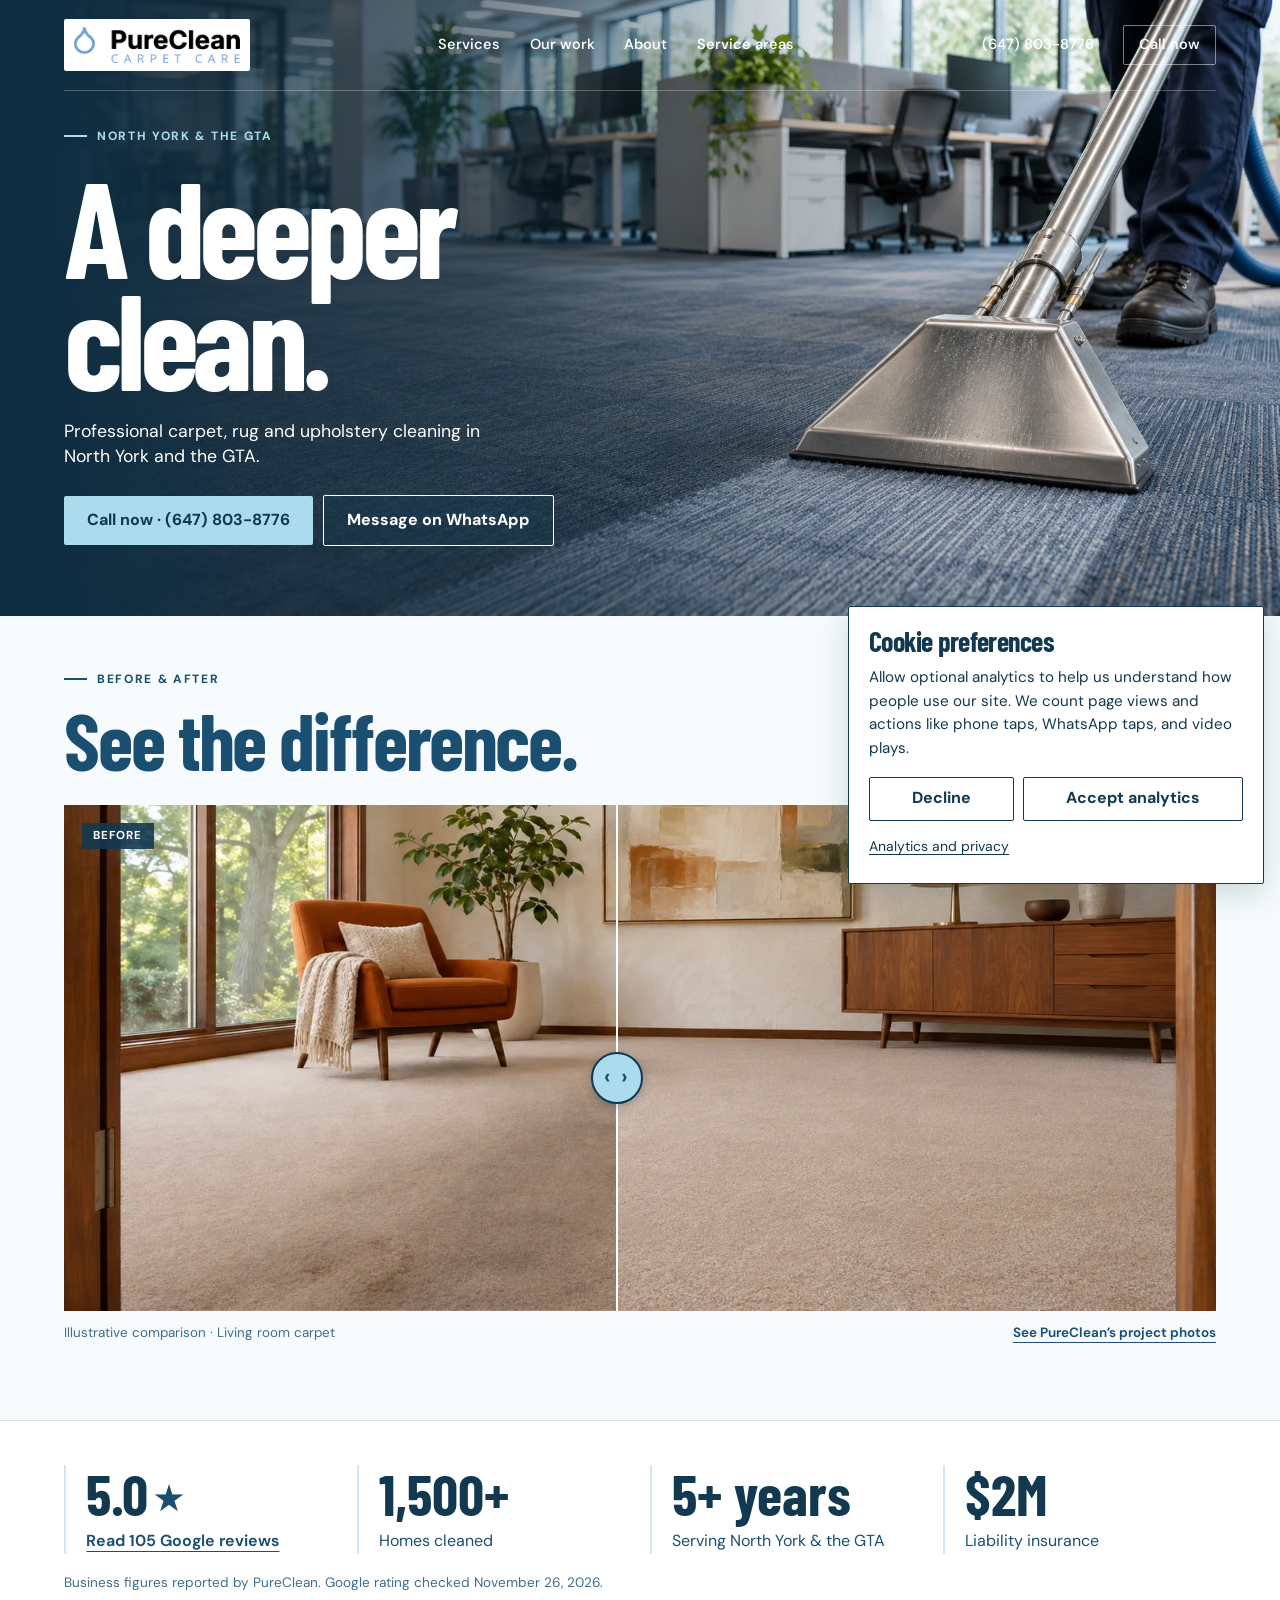
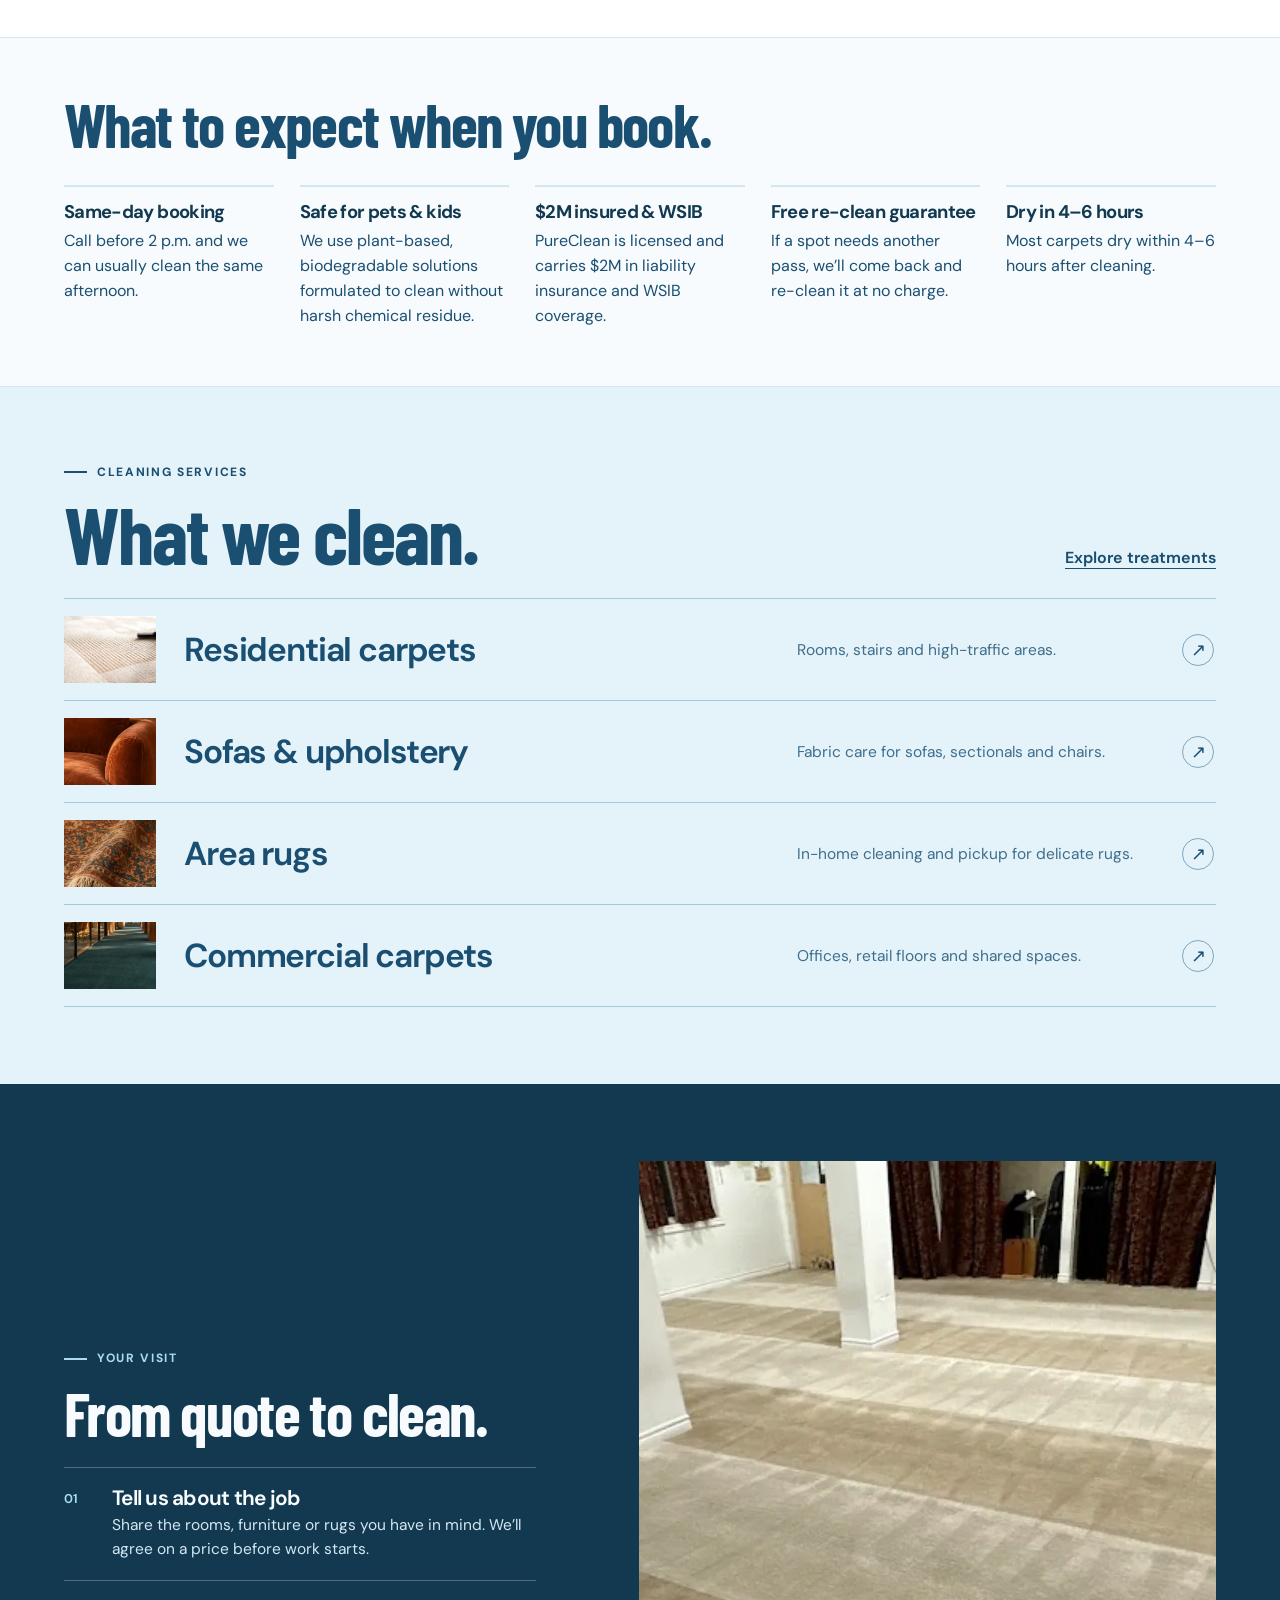
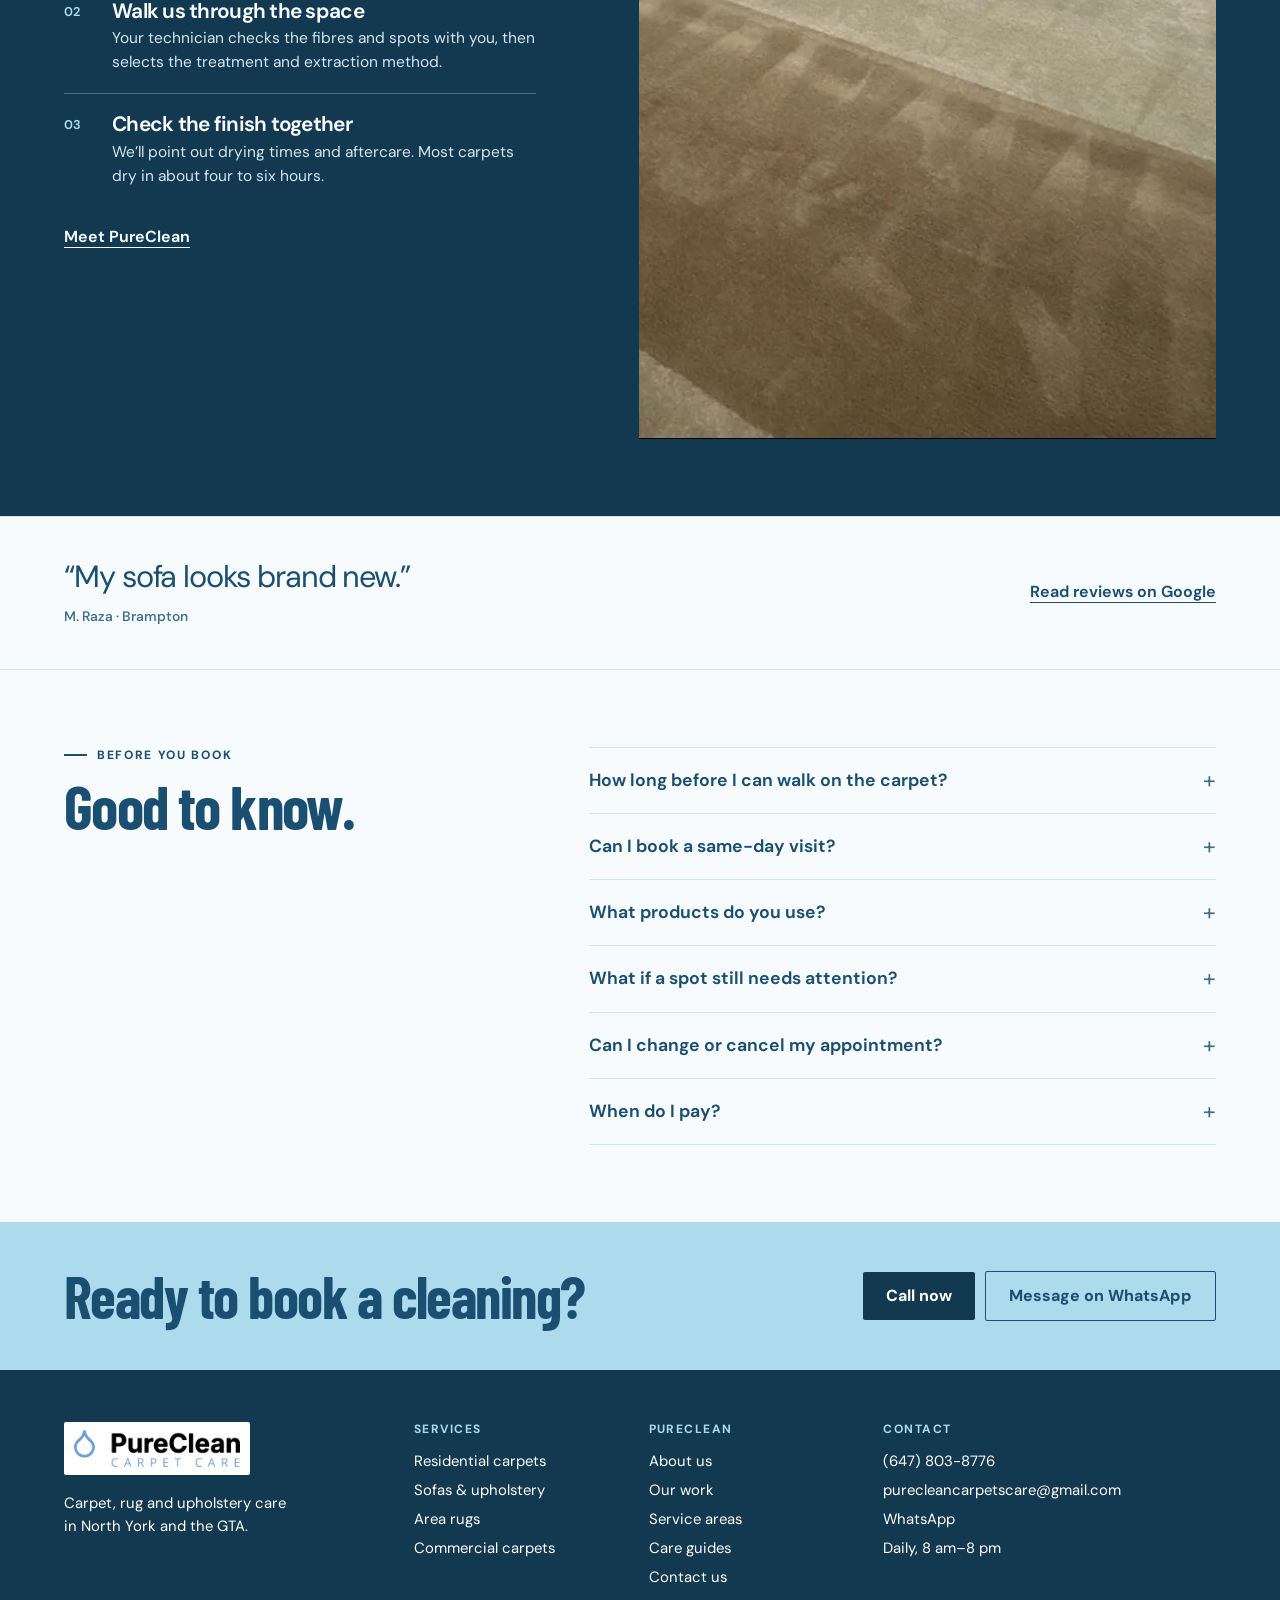
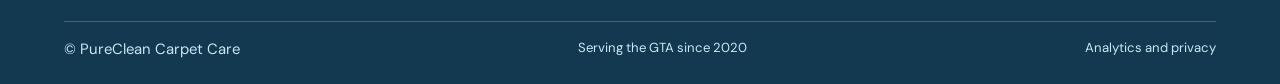
==== commit 4c68cc13: "Require consent before recording website analytics" ====
--- a/docs/index.html
+++ b/docs/index.html
@@ -22,7 +22,7 @@
     <link rel="icon" href="assets/pureclean-favicon.png" type="image/png" />
     <meta name="theme-color" content="#123950" />
     <link rel="preload" href="assets/barlow-condensed-700.woff2" as="font" type="font/woff2" crossorigin />
-    <link rel="stylesheet" href="assets/style.css?v=hero-edge" />
+    <link rel="stylesheet" href="assets/style.css?v=hero-edge-opt-in" />
     <script type="application/ld+json">
       {
         "@context": "https://schema.org",
@@ -140,7 +140,7 @@
       }
     </script>
     <script defer src="assets/site.js"></script>
-    <script defer src="assets/analytics.js"></script>
+    <script defer src="assets/analytics.js?v=opt-in"></script>
   </head>
   <body data-analytics-page="/">
     <a class="skip" href="#main" data-analytics="page-content-skip-to-content">Skip to content</a>
--- a/docs/assets/style.css
+++ b/docs/assets/style.css
@@ -637,6 +637,53 @@
   color: #c9e7f4;
   font-size: 0.82rem;
 }
+.analytics-banner {
+  position: fixed;
+  z-index: 10;
+  inset-inline-end: max(1rem, env(safe-area-inset-right));
+  inset-block-end: max(1rem, env(safe-area-inset-bottom));
+  width: min(26rem, calc(100% - 2rem));
+  max-height: calc(100% - 2rem);
+  overflow: auto;
+  padding: 1.25rem;
+  border: 1px solid var(--dark);
+  border-radius: var(--round);
+  background: var(--white);
+  color: var(--dark);
+  box-shadow: 0 10px 32px #12395030;
+}
+.analytics-banner h2 {
+  font-size: 1.75rem;
+}
+.analytics-banner p {
+  margin-block: 0.65rem 1rem;
+  font-size: 0.95rem;
+}
+.analytics-banner-actions {
+  display: flex;
+  flex-wrap: wrap;
+  gap: 0.6rem;
+}
+.analytics-banner-actions button {
+  flex: 1 1 auto;
+  min-height: 44px;
+  padding: 0.5rem 0.75rem;
+  border: 1px solid var(--dark);
+  border-radius: var(--round);
+  color: var(--dark);
+  font-weight: 700;
+}
+.analytics-banner-actions button:hover {
+  background: var(--line);
+}
+.analytics-banner > a {
+  display: inline-block;
+  margin-top: 0.6rem;
+  padding-block: 0.35rem;
+  font-size: 0.875rem;
+  text-decoration: underline;
+  text-underline-offset: 0.2em;
+}
 .inner-top {
   padding: 32px 0 54px;
 }
